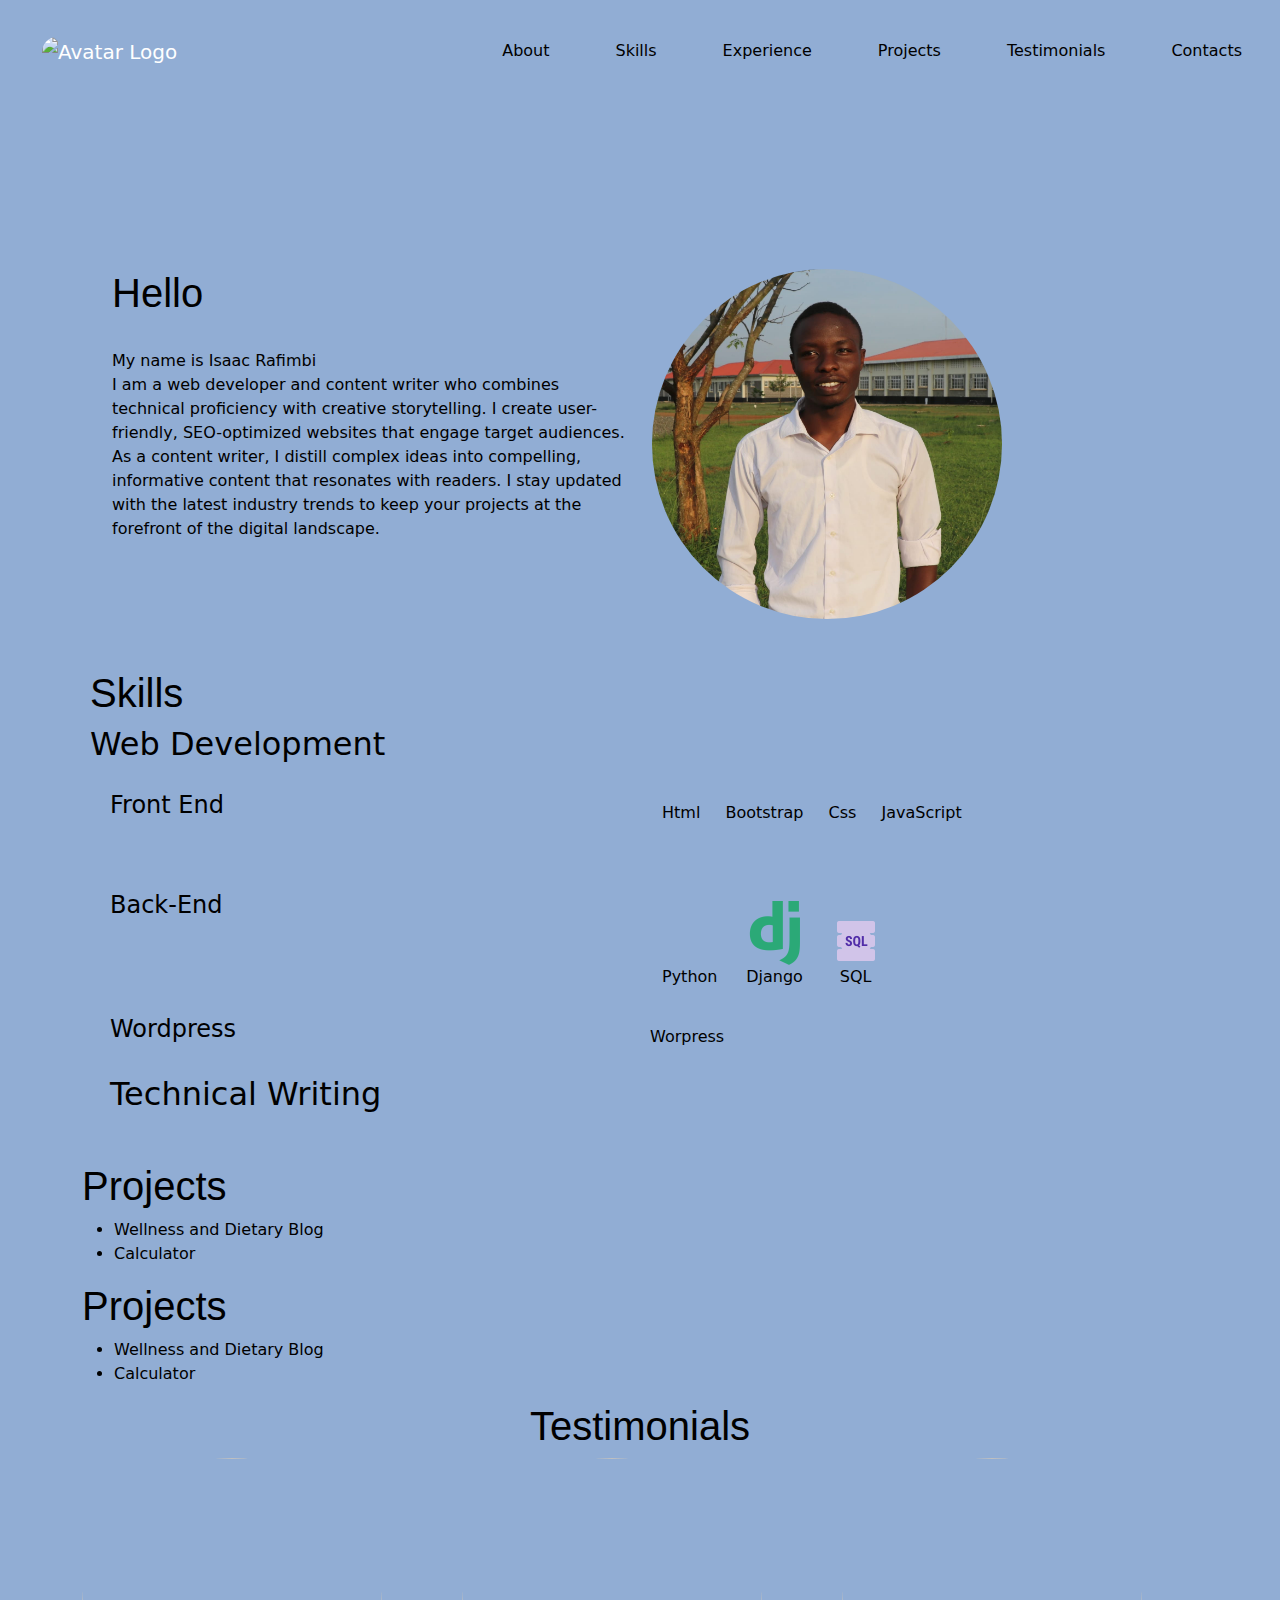
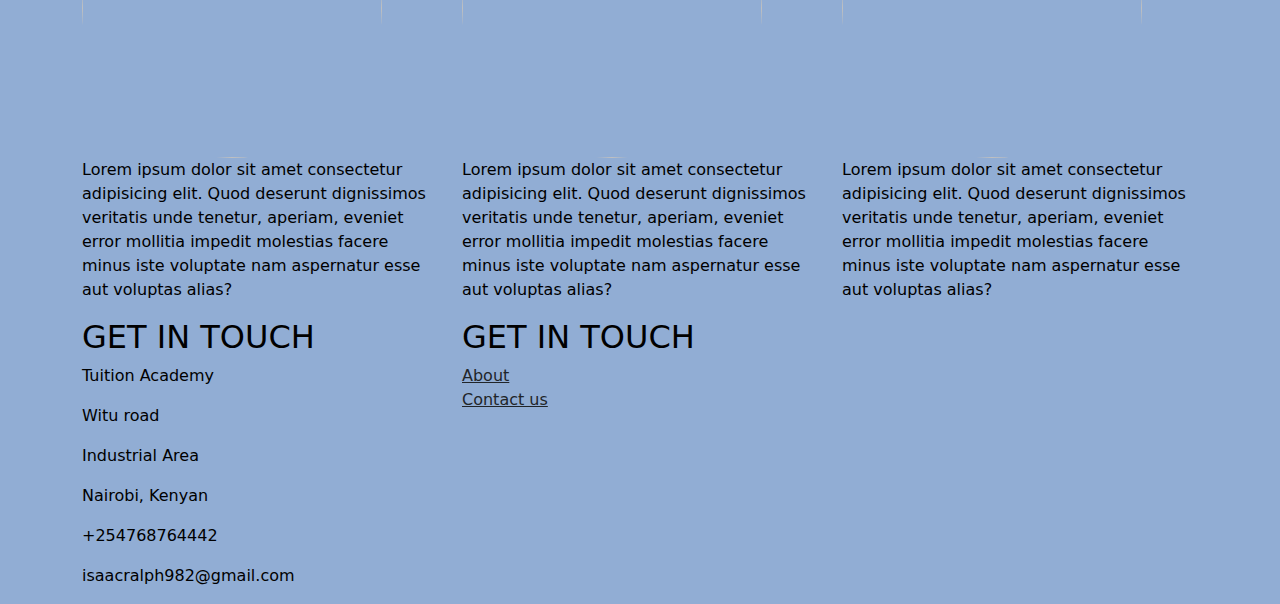
==== index.html @ 94885d61 "Your commit message" ====
<!DOCTYPE html>
<html lang="en">
<head>
    <meta charset="UTF-8">
    <meta name="viewport" content="width=device-width, initial-scale=1.0">
    <!-- Latest compiled and minified CSS -->
<link href="https://cdn.jsdelivr.net/npm/bootstrap@5.3.2/dist/css/bootstrap.min.css" rel="stylesheet">

<!-- Latest compiled JavaScript -->
<script src="https://cdn.jsdelivr.net/npm/bootstrap@5.3.2/dist/js/bootstrap.bundle.min.js"></script>
<link rel="stylesheet" href="mystyle.css">
<script src="https://kit.fontawesome.com/f674a7878b.js" crossorigin="anonymous"></script>
    <title>Portfolio</title>
    
</head>
<body>
    <nav class="navbar navbar-expand-sm  navbar-dark" id="navI">
        <div class="container-fluid">
          <a class="navbar-brand" href="#">
            <img src="logo.png" alt="Avatar Logo" style="width:40px;" class="rounded-pill"> 
          </a>
        </div>
        <ul id="modify" class="navbar-nav ml-auto nav-justified" > 
            <li class="nav-item"> 
                <a class="nav-link" href="#about_me"> 
                  About
                </a> 
            </li> 
            <li class="nav-item"> 
                <a class="nav-link" href="#skills"> 
                  Skills
                </a> 
            </li> 
            <li class="nav-item"> 
                <a class="nav-link" href="#experience"> 
                  Experience
                </a> 
            </li> 
            <li class="nav-item"> 
                <a class="nav-link" href="#projects"> 
                  Projects
                </a> 
            </li> 
            <li class="nav-item"> 
                <a class="nav-link" href="#testimonials"> 
                  Testimonials
                </a> 
            </li>
            <li class="nav-item"> 
                <a class="nav-link" href="#contacts"> 
                  Contacts
                </a> 
            </li>             
        </ul> 
      </nav> 
      <div  id="about_me"  class="container-fluid">
       <div class="container">
        <div   id="attribute" class="row">
            <div id="bio" class="col-sm-6">
               <h1>Hello</h1><br>
               <p>My name is <span>Isaac Rafimbi</span><br>
               I am a web developer and content writer who combines technical proficiency with creative storytelling. I create user-friendly, SEO-optimized websites that engage target audiences. As a content writer, I distill complex ideas into compelling, informative content that resonates with readers.
                 I stay updated with the latest industry trends to keep your projects at the forefront of the digital landscape.</p>
            </div>
            <div id="photo" class="col-sm-6">
                <img src="myphoto.jpeg" id="mboto" alt="myphoto" width="350" height="350">
            </div>
           
          </div>
       </div>
       
      </div>
      <div class="container-fluid" id="skills">
        <div class="container" id="section2">
            <h1>Skills </h1>
            <h2>Web Development</h2>
            <div class="row" id="frontend">
                <div class="col-sm-6">
                    <h4>Front End</h4>
                </div>
                <div class="col-sm-6">
                    <div class="icons">
                        <div class="icon-container">
                            <i class="fa-brands fa-html5 icon" style="color: #d35017;"></i>
                            <p>Html</p>
                        </div>
                        <div class="icon-container">
                            <i class="fa-brands fa-bootstrap icon" style="color: #6c1d91;"></i>
                            <p>Bootstrap</p>
                        </div>
                        <div class="icon-container">
                            <i class="fa-brands fa-css3-alt icon" style="color: #2352a4;"></i>
                            <p>Css</p>
                        </div>
                        
                        <div class="icon-container">
                            <i class="fa-brands fa-js icon" style="color: #f2740d;"></i>
                            <p>JavaScript</p>
                        </div>
                    </div>
                    
                </div>



            </div>
            <div class="row" id="backend">
                <div class="col-sm-6">
                    <h4>Back-End</h4>
                </div>
                <div class="col-sm-6">
                    <div class="icons">
                        <div class="icon-container">
                            <i class="fa-brands fa-python icon" style="color: #1d4b9a;"></i>
                            <p>Python</p>
                        </div>
                        <div class="icon-container">
                           <img src="django.png" class="icon" alt="">
                            <p>Django</p>
                        </div>
                        <div class="icon-container">
                            <img src="sql.png" class="icon" alt="">
                            <p>SQL</p>
                        </div>                       
                      
                    </div>

            </div>
            <div class="row">
                <div class="col-sm-6">
                    <h4>Wordpress</h4>
                </div>
                <div class="col-sm-6">
                    <div class="icons">
                        <div class="icon-container">
                            <i class="fa-brands fa-wordpress icon" style="color: #1d76b9;"></i>
                            <p>Worpress</p>
                        </div>
                    </div>
                </div>

            </div>
            <h2>Technical Writing</h2>
        </div>
      </div>
      <div class="container-fluid" id="experience">
        <div class="container">
            <h1>Projects</h1>
            <ul>
                <li>Wellness and Dietary Blog</li>
                <li>Calculator</li>

            </ul>

        </div>
      </div>
      <div class="container-fluid" id="projects">
        <div class="container">
            <h1>Projects</h1>
            <ul>
                <li>Wellness and Dietary Blog</li>
                <li>Calculator</li>

            </ul>

        </div>
      </div>
      
      <div class="container-fluid" id="testimonials">
        <div class="container">
            <h1 id="testimonial">Testimonials</h1>
            <div class="row">
                <div class="col-sm-4">
                    <img src="https://via.placeholder.com/80" class="test" alt="" width="300" height="300"><br>
                    <p>Lorem ipsum dolor sit amet consectetur adipisicing elit. 
                        Quod deserunt dignissimos veritatis unde tenetur, aperiam, eveniet 
                        error mollitia impedit molestias facere minus iste voluptate nam aspernatur esse aut voluptas alias?</p>
                </div>
                <div class="col-sm-4">
                    <img src="https://via.placeholder.com/80" class="test" alt="" width="300" height="300"><br>
                    <p>Lorem ipsum dolor sit amet consectetur adipisicing elit. 
                        Quod deserunt dignissimos veritatis unde tenetur, aperiam, eveniet 
                        error mollitia impedit molestias facere minus iste voluptate nam aspernatur esse aut voluptas alias?</p>
                </div>
                <div class="col-sm-4">
                    <img src="https://via.placeholder.com/80" class="test" alt="" width="300" height="300"><br>
                    <p>Lorem ipsum dolor sit amet consectetur adipisicing elit. 
                        Quod deserunt dignissimos veritatis unde tenetur, aperiam, eveniet 
                        error mollitia impedit molestias facere minus iste voluptate nam aspernatur esse aut voluptas alias?</p>
                </div>

            </div>

        </div>
      </div>
      <footer  id="contacts">
        <div class="container">
            <div class="row">
                <div class="col-sm-4">
                      <h2>GET IN TOUCH</h2>
                    <p> Tuition Academy</p>
                    <p>Witu road</p>
                    <p>Industrial Area</p>
                    <p> Nairobi, Kenyan</p>
                    <p>+254768764442</p>
                    <p> isaacralph982@gmail.com</p>
                </div>
                <div class="col-sm-4">
                    <h2>GET IN TOUCH</h2>
                    <a  class="d-block text-dark" href="#">About</a>
                    <a class="d-block text-dark" href="#">Contact us</a>
                </div>
                <div class="col-sm-4">
                    <img src="https://via.placeholder.com/80", alt="">
                </div>
            </div>
        </div>
    
        </footer>
         
</body>
</html>
---- mystyle.css ----
body{
    background-color: #91add4;
    color: black;
    
}
#navI{
    padding: 30px;
}
#modify{
    gap: 50px;
    color: black;
}
.nav-link{
    color: black;
}

#mboto{
    border-radius: 50% 50%;
}
#attribute{
    padding-top: 15%;
    padding-left: 30px;
    padding-right: 30px;
    padding-bottom: 30px;
}
.icon-container {
    text-align: center;
    display: inline-block;
    margin: 10px;
}

.icon {
    display: flex;
    font-size: 3.5rem; /* Adjust the size as needed */
}
#frontend{
    padding: 20px;
}
#backend{
    padding: 20px;
}
#section2{
    padding: 20px;
}
h1{
    font-family: sans-serif;
}

#testimonial{
    text-align: center;
}
.test{
    border-radius: 50% 50%;
}
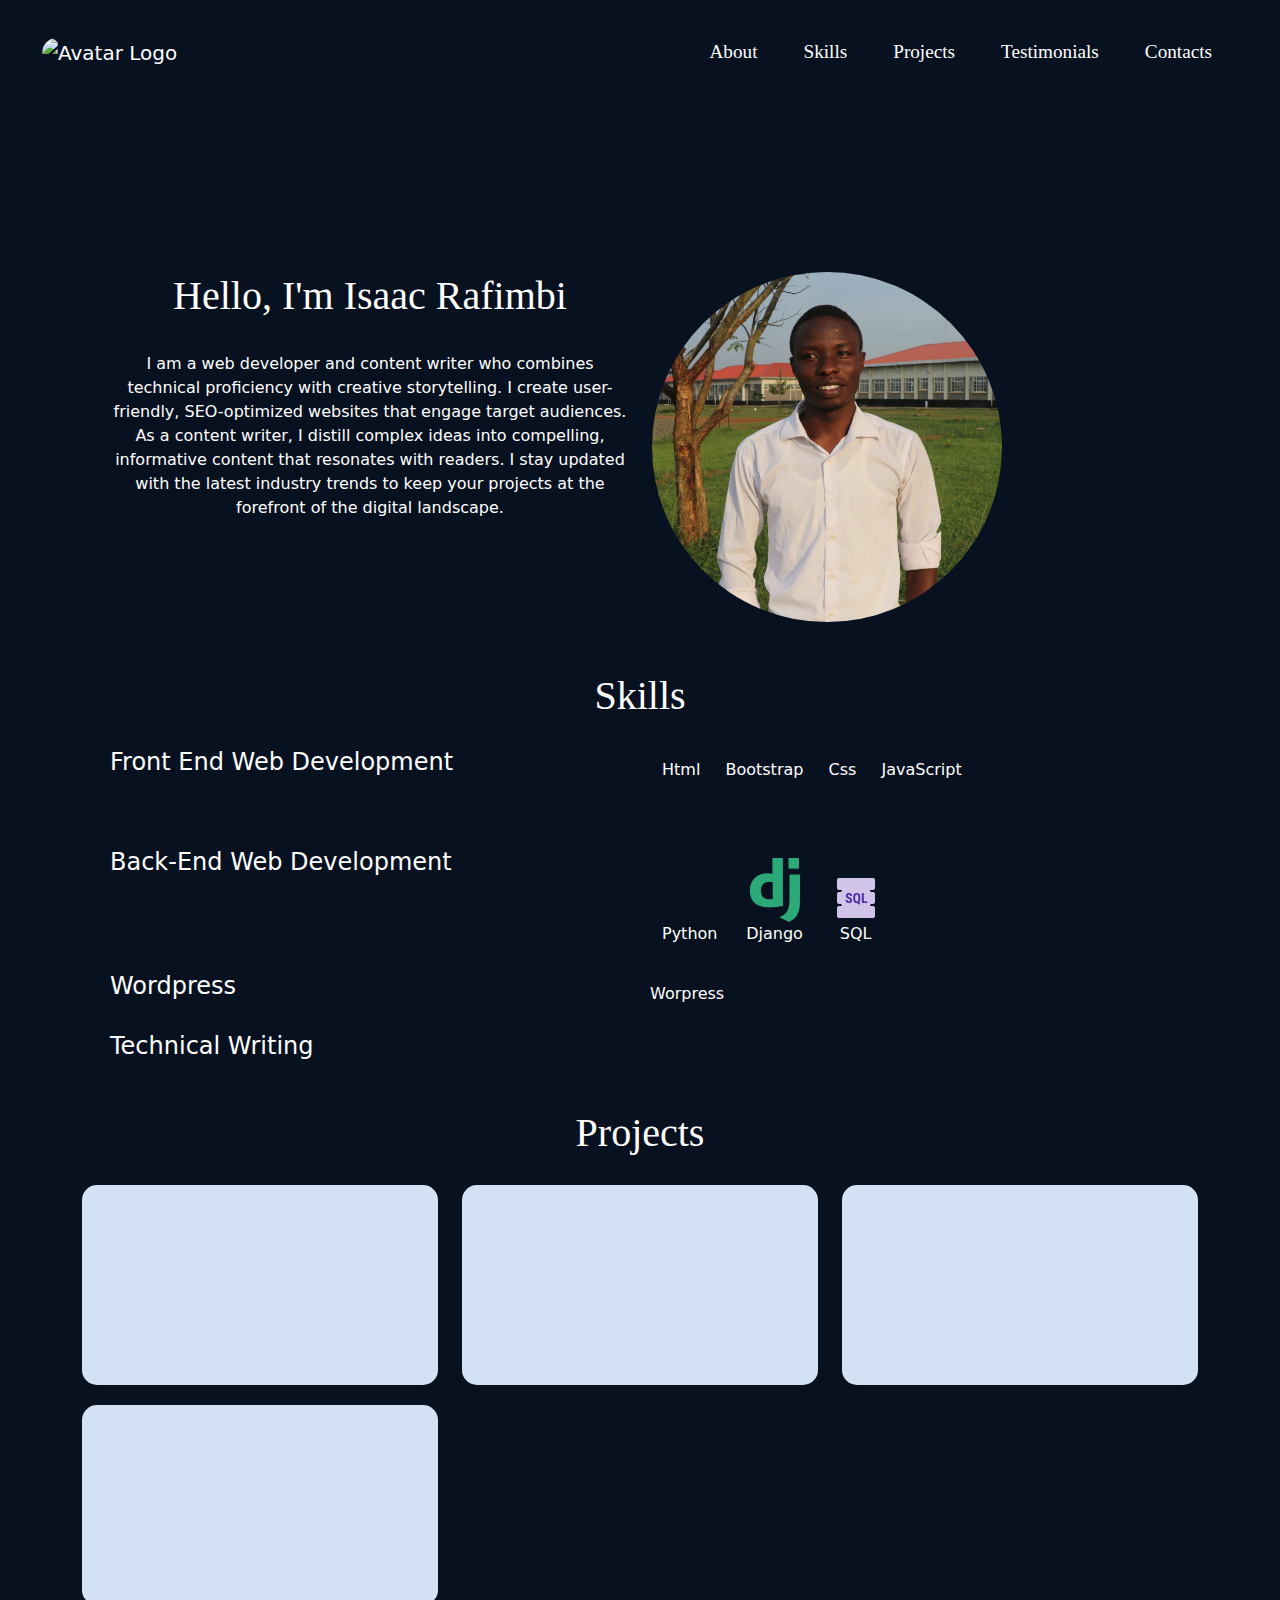
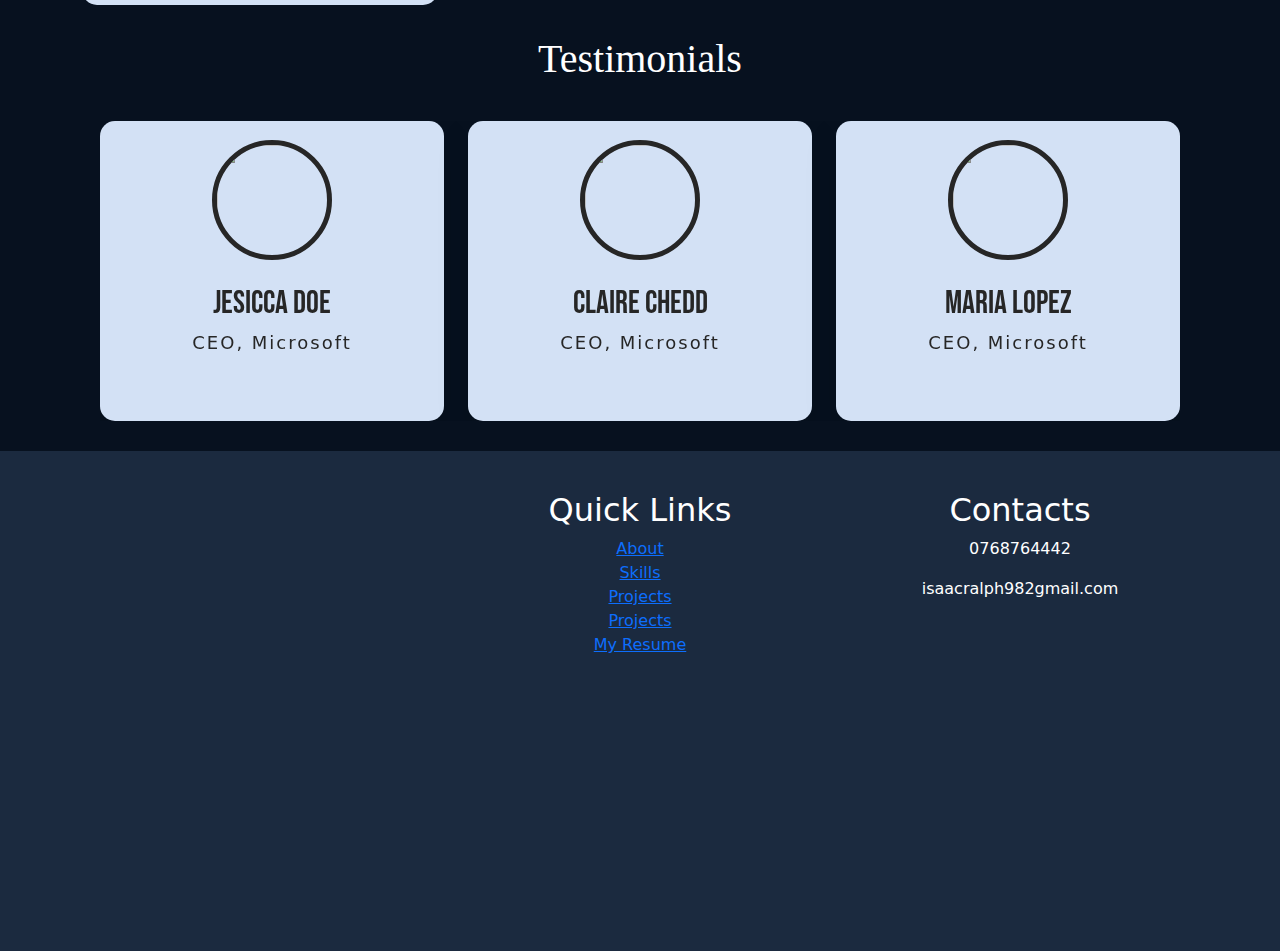
==== commit b2aeec23: "Your commit message here" ====
--- a/index.html
+++ b/index.html
@@ -3,6 +3,8 @@
 <head>
     <meta charset="UTF-8">
     <meta name="viewport" content="width=device-width, initial-scale=1.0">
+    <link href="https://fonts.googleapis.com/css2?family=Poppins&display=swap" rel="stylesheet">
+	<link href="https://fonts.googleapis.com/css2?family=Bebas+Neue&display=swap" rel="stylesheet">
     <!-- Latest compiled and minified CSS -->
 <link href="https://cdn.jsdelivr.net/npm/bootstrap@5.3.2/dist/css/bootstrap.min.css" rel="stylesheet">
 
@@ -20,7 +22,7 @@
             <img src="logo.png" alt="Avatar Logo" style="width:40px;" class="rounded-pill"> 
           </a>
         </div>
-        <ul id="modify" class="navbar-nav ml-auto nav-justified" > 
+        <ul id="modify" class="navbar-nav " > 
             <li class="nav-item"> 
                 <a class="nav-link" href="#about_me"> 
                   About
@@ -31,18 +33,18 @@
                   Skills
                 </a> 
             </li> 
-            <li class="nav-item"> 
+            <!--<li class="nav-item"> 
                 <a class="nav-link" href="#experience"> 
                   Experience
                 </a> 
-            </li> 
+            </li> -->
             <li class="nav-item"> 
                 <a class="nav-link" href="#projects"> 
                   Projects
                 </a> 
             </li> 
             <li class="nav-item"> 
-                <a class="nav-link" href="#testimonials"> 
+                <a class="nav-link" href="#testimonial"> 
                   Testimonials
                 </a> 
             </li>
@@ -57,8 +59,8 @@
        <div class="container">
         <div   id="attribute" class="row">
             <div id="bio" class="col-sm-6">
-               <h1>Hello</h1><br>
-               <p>My name is <span>Isaac Rafimbi</span><br>
+               <h1>Hello, I'm <span>Isaac Rafimbi</span></h1>
+               <p><br>
                I am a web developer and content writer who combines technical proficiency with creative storytelling. I create user-friendly, SEO-optimized websites that engage target audiences. As a content writer, I distill complex ideas into compelling, informative content that resonates with readers.
                  I stay updated with the latest industry trends to keep your projects at the forefront of the digital landscape.</p>
             </div>
@@ -73,10 +75,9 @@
       <div class="container-fluid" id="skills">
         <div class="container" id="section2">
             <h1>Skills </h1>
-            <h2>Web Development</h2>
             <div class="row" id="frontend">
                 <div class="col-sm-6">
-                    <h4>Front End</h4>
+                    <h4>Front End Web Development</h4>
                 </div>
                 <div class="col-sm-6">
                     <div class="icons">
@@ -106,7 +107,7 @@
             </div>
             <div class="row" id="backend">
                 <div class="col-sm-6">
-                    <h4>Back-End</h4>
+                    <h4>Back-End Web Development</h4>
                 </div>
                 <div class="col-sm-6">
                     <div class="icons">
@@ -140,83 +141,342 @@
                 </div>
 
             </div>
-            <h2>Technical Writing</h2>
+            <h4>Technical Writing</h4>
         </div>
       </div>
-      <div class="container-fluid" id="experience">
+      </div>
+   <!--   <div class="container-fluid" id="experience">
         <div class="container">
-            <h1>Projects</h1>
-            <ul>
-                <li>Wellness and Dietary Blog</li>
-                <li>Calculator</li>
-
-            </ul>
-
+            <h1>Experience</h1>
+            <div class="row">
+                <div class="col-sm-4 ">
+                    <div class="each">
+                        <h1>Hello</h1>
+                    </div>                    
+                </div>
+                <div class="col-sm-4 ">
+                    <div class="each">
+                        <h1>Hello</h1>
+                    </div>                    
+                </div>
+                <div class="col-sm-4 ">
+                    <div class="each">
+                        <h1>Hello</h1>
+                    </div>                    
+                </div>
+                <div class="col-sm-4 ">
+                    <div class="each">
+                        <h1>Hello</h1>
+                    </div>                    
+                </div>
+            </div>
         </div>
-      </div>
+    </div>-->
+    
       <div class="container-fluid" id="projects">
         <div class="container">
             <h1>Projects</h1>
-            <ul>
-                <li>Wellness and Dietary Blog</li>
-                <li>Calculator</li>
-
-            </ul>
+            <div class="row">
+                <div class="col-sm-4 ">
+                    <div class="each">
+                        <h1></h1>
+                    </div>                    
+                </div>
+                <div class="col-sm-4 ">
+                    <div class="each">
+                        <h1></h1>
+                    </div>                    
+                </div>
+                <div class="col-sm-4 ">
+                    <div class="each">
+                        <h1></h1>
+                    </div>                    
+                </div>
+                <div class="col-sm-4 ">
+                    <div class="each">
+                        <h1></h1>
+                    </div>                    
+                </div>
+            </div>
 
         </div>
       </div>
-      
-      <div class="container-fluid" id="testimonials">
-        <div class="container">
-            <h1 id="testimonial">Testimonials</h1>
-            <div class="row">
-                <div class="col-sm-4">
-                    <img src="https://via.placeholder.com/80" class="test" alt="" width="300" height="300"><br>
-                    <p>Lorem ipsum dolor sit amet consectetur adipisicing elit. 
-                        Quod deserunt dignissimos veritatis unde tenetur, aperiam, eveniet 
-                        error mollitia impedit molestias facere minus iste voluptate nam aspernatur esse aut voluptas alias?</p>
-                </div>
-                <div class="col-sm-4">
-                    <img src="https://via.placeholder.com/80" class="test" alt="" width="300" height="300"><br>
-                    <p>Lorem ipsum dolor sit amet consectetur adipisicing elit. 
-                        Quod deserunt dignissimos veritatis unde tenetur, aperiam, eveniet 
-                        error mollitia impedit molestias facere minus iste voluptate nam aspernatur esse aut voluptas alias?</p>
-                </div>
-                <div class="col-sm-4">
-                    <img src="https://via.placeholder.com/80" class="test" alt="" width="300" height="300"><br>
-                    <p>Lorem ipsum dolor sit amet consectetur adipisicing elit. 
-                        Quod deserunt dignissimos veritatis unde tenetur, aperiam, eveniet 
-                        error mollitia impedit molestias facere minus iste voluptate nam aspernatur esse aut voluptas alias?</p>
-                </div>
-
-            </div>
-
+      <div class="container" id="testimonial">
+        <h1 id="testimonial">Testimonials</h1>
+		<div class="carousel slide" data-bs-ride="carousel" id="carouselExampleSlidesOnly">
+			
+			<div class="carousel-inner">
+				<div class="carousel-item active">
+					<div class="row">
+						<div class="col-lg-4">
+							<div class="card">
+								<div class="box front">
+									<img alt="" src="img/3.jpg">
+									<h2>Jesicca Doe</h2>
+									<h4>CEO, Microsoft</h4>
+									<p class="socials">
+										<i class="fa fa-facebook"></i>
+										<i class="fa fa-twitter"></i>
+										<i class="fa fa-linkedin"></i>
+										<i class="fa fa-youtube"></i>
+									</p>
+								</div>
+								<div class="box back">
+									<span class="fa fa-quote-left"></span>
+									<p>
+										Lorem ipsum dolor sit amet consectetur adipisicing elit. Dolores soluta quidem dolorem debitis. Minima, optio illum magni exercitationem eum laborum! Incidunt sequi repellat vero.
+									</p>
+								</div>
+							</div>
+						</div>
+						<div class="col-lg-4">
+							<div class="card">
+								<div class="box front">
+									<img alt="" src="img/5.jpg">
+									<h2>Claire Chedd</h2>
+									<h4>CEO, Microsoft</h4>
+									<p class="socials">
+										<i class="fa fa-facebook"></i>
+										<i class="fa fa-twitter"></i>
+										<i class="fa fa-linkedin"></i>
+										<i class="fa fa-youtube"></i>
+									</p>
+								</div>
+								<div class="box back">
+									<span class="fa fa-quote-left"></span>
+									<p>
+										Lorem ipsum dolor sit amet consectetur adipisicing elit. Dolores soluta quidem dolorem debitis. Minima, optio illum magni exercitationem eum laborum! Incidunt sequi repellat vero.
+									</p>
+								</div>
+							</div>
+						</div>
+						<div class="col-lg-4">
+							<div class="card">
+								<div class="box front">
+									<img alt="" src="img/2.jpg">
+									<h2>Maria Lopez</h2>
+									<h4>CEO, Microsoft</h4>
+									<p class="socials">
+										<i class="fa fa-facebook"></i>
+										<i class="fa fa-twitter"></i>
+										<i class="fa fa-linkedin"></i>
+										<i class="fa fa-youtube"></i>
+									</p>
+								</div>
+								<div class="box back">
+									<span class="fa fa-quote-left"></span>
+									<p>
+										Lorem ipsum dolor sit amet consectetur adipisicing elit. Dolores soluta quidem dolorem debitis. Minima, optio illum magni exercitationem eum laborum! Incidunt sequi repellat vero.
+									</p>
+								</div>
+							</div>
+						</div>
+					</div>
+				</div>
+				<div class="carousel-item">
+					<div class="row">
+						<div class="col-lg-4">
+							<div class="card">
+								<div class="box front">
+									<img alt="" src="img/1.jpg">
+									<h2>Jesicca Doe</h2>
+									<h4>CEO, Microsoft</h4>
+									<p class="socials">
+										<i class="fa fa-facebook"></i>
+										<i class="fa fa-twitter"></i>
+										<i class="fa fa-linkedin"></i>
+										<i class="fa fa-youtube"></i>
+									</p>
+								</div>
+								<div class="box back">
+									<span class="fa fa-quote-left"></span>
+									<p>
+										Lorem ipsum dolor sit amet consectetur adipisicing elit. Dolores soluta quidem dolorem debitis. Minima, optio illum magni exercitationem eum laborum! Incidunt sequi repellat vero.
+									</p>
+								</div>
+							</div>
+						</div>
+						<div class="col-lg-4">
+							<div class="card">
+								<div class="box front">
+									<img alt="" src="img/2.jpg">
+									<h2>Claire Chedd</h2>
+									<h4>CEO, Microsoft</h4>
+									<p class="socials">
+										<i class="fa fa-facebook"></i>
+										<i class="fa fa-twitter"></i>
+										<i class="fa fa-linkedin"></i>
+										<i class="fa fa-youtube"></i>
+									</p>
+								</div>
+								<div class="box back">
+									<span class="fa fa-quote-left"></span>
+									<p>
+										Lorem ipsum dolor sit amet consectetur adipisicing elit. Dolores soluta quidem dolorem debitis. Minima, optio illum magni exercitationem eum laborum! Incidunt sequi repellat vero.
+									</p>
+								</div>
+							</div>
+						</div>
+						<div class="col-md-4">
+							<div class="card">
+								<div class="box front">
+									<img alt="" src="img/3.jpg">
+									<h2>Mary Joe</h2>
+									<h4>CEO, Microsoft</h4>
+									<p class="socials">
+										<i class="fa fa-facebook"></i>
+										<i class="fa fa-twitter"></i>
+										<i class="fa fa-linkedin"></i>
+										<i class="fa fa-youtube"></i>
+									</p>
+								</div>
+								<div class="box back">
+									<span class="fa fa-quote-left"></span>
+									<p>
+										Lorem ipsum dolor sit amet consectetur adipisicing elit. Dolores soluta quidem dolorem debitis. Minima, optio illum magni exercitationem eum laborum! Incidunt sequi repellat vero.
+									</p>
+								</div>
+							</div>
+						</div>
+					</div>
+				</div>
+				<div class="carousel-item">
+					<div class="row">
+						<div class="col-lg-4">
+							<div class="card">
+								<div class="box front">
+									<img alt="" src="img/4.jpg">
+									<h2>Jesicca Doe</h2>
+									<h4>CEO, Microsoft</h4>
+									<p class="socials">
+										<i class="fa fa-facebook"></i>
+										<i class="fa fa-twitter"></i>
+										<i class="fa fa-linkedin"></i>
+										<i class="fa fa-youtube"></i>
+									</p>
+								</div>
+								<div class="box back">
+									<span class="fa fa-quote-left"></span>
+									<p>
+										Lorem ipsum dolor sit amet consectetur adipisicing elit. Dolores soluta quidem dolorem debitis. Minima, optio illum magni exercitationem eum laborum! Incidunt sequi repellat vero.
+									</p>
+								</div>
+							</div>
+						</div>
+						<div class="col-lg-4">
+							<div class="card">
+								<div class="box front">
+									<img alt="" src="img/5.jpg">
+									<h2>Claire Chedd</h2>
+									<h4>CEO, Microsoft</h4>
+									<p class="socials">
+										<i class="fa fa-facebook"></i>
+										<i class="fa fa-twitter"></i>
+										<i class="fa fa-linkedin"></i>
+										<i class="fa fa-youtube"></i>
+									</p>
+								</div>
+								<div class="box back">
+									<span class="fa fa-quote-left"></span>
+									<p>
+										Lorem ipsum dolor sit amet consectetur adipisicing elit. Dolores soluta quidem dolorem debitis. Minima, optio illum magni exercitationem eum laborum! Incidunt sequi repellat vero.
+									</p>
+								</div>
+							</div>
+						</div>
+						<div class="col-lg-4">
+							<div class="card">
+								<div class="box front">
+									<img alt="" src="img/6.jpg">
+									<h2>Mary Joe</h2>
+									<h4>CEO, Microsoft</h4>
+									<p class="socials">
+										<i class="fa fa-facebook"></i>
+										<i class="fa fa-twitter"></i>
+										<i class="fa fa-linkedin"></i>
+										<i class="fa fa-youtube"></i>
+									</p>
+								</div>
+								<div class="box back">
+									<span class="fa fa-quote-left"></span>
+									<p>
+										Lorem ipsum dolor sit amet consectetur adipisicing elit. Dolores soluta quidem dolorem debitis. Minima, optio illum magni exercitationem eum laborum! Incidunt sequi repellat vero.
+									</p>
+								</div>
+							</div>
+						</div>
+					</div>
+				</div>
+			</div>			
+
+
+		</div>
+	</div>
+    <script src="https://cdnjs.cloudflare.com/ajax/libs/jquery/3.2.1/jquery.min.js">
+    </script> 
+    <script src="https://cdnjs.cloudflare.com/ajax/libs/bootstrap/5.2.3/js/bootstrap.min.js">
+    </script> 
+    <script>
+    </script>
+	
+ <footer id="contacts" >
+         
+    <div class="container" id="foot">
+        <div class="row">
+            <div class="col-sm-4">
+                <div class="items">
+                    <img src="https://via.placeholder.com/80" alt="">
+                </div>
+            </div>
+            <div class="col-sm-4">
+                <div class="items">
+                    <h2>Quick Links</h2>
+                    <a class="d-block" href="#about_me">About</a>
+                    <a class="d-block" href="#skills">Skills</a>
+                    <a class="d-block" href="#projects">Projects</a>
+                    <a class="d-block" href="#testimonial">Projects</a>
+                    <a class="d-block" href="#">My Resume</a>
+                </div>
+            </div>
+            <div class="col-sm-4">
+                <div class="items">
+                    <h2>Contacts</h2>
+                    <p>0768764442</p>
+                    <p>isaacralph982gmail.com</p>
+                </div>
+                <div class="items">
+                    <div class="social">
+                            <!-- Facebook -->
+                            <a style="color: #3b5998;" href="#!" role="button"
+                            ><i class="fab fa-facebook-f fa-2x"></i
+                            ></a>
+
+                            <!-- Twitter -->
+                            <a style="color: #55acee;" href="#!" role="button"
+                            ><i class="fab fa-twitter fa-2x"></i
+                            ></a>
+                            <!-- Linkedin -->
+                            <a style="color: #55acee;" href="#!" role="button">
+                            <i class="fab fa-linkedin-in fa-2x"></i>
+                            </a>
+
+                            <!-- Github -->
+                            <a style="color: #333333;" href="#!" role="button" href="">
+                            <i class="fab fa-github fa-2x"></i></a>
+
+                            <!-- Instagram -->
+                            <a style="color: #ac2bac;" href="#!" role="button"
+                            ><i class="fab fa-instagram fa-2x"></i
+                            ></a>
+                    </div>
+                </div>
+            </div>
         </div>
-      </div>
-      <footer  id="contacts">
-        <div class="container">
-            <div class="row">
-                <div class="col-sm-4">
-                      <h2>GET IN TOUCH</h2>
-                    <p> Tuition Academy</p>
-                    <p>Witu road</p>
-                    <p>Industrial Area</p>
-                    <p> Nairobi, Kenyan</p>
-                    <p>+254768764442</p>
-                    <p> isaacralph982@gmail.com</p>
-                </div>
-                <div class="col-sm-4">
-                    <h2>GET IN TOUCH</h2>
-                    <a  class="d-block text-dark" href="#">About</a>
-                    <a class="d-block text-dark" href="#">Contact us</a>
-                </div>
-                <div class="col-sm-4">
-                    <img src="https://via.placeholder.com/80", alt="">
-                </div>
-            </div>
-        </div>
-    
-        </footer>
+    </div>
+
+         
+    </footer>
+       
          
 </body>
 </html>--- a/mystyle.css
+++ b/mystyle.css
@@ -1,16 +1,31 @@
+html, body {
+    margin: 0;
+    padding: 0;
+}
+
 body{
-    background-color: #91add4;
-    color: black;
-    
+    background-color:#07111f;
+    color: white;
+    width: 100%;
+    padding: 0; /* Add some vertical padding to make it look better */
+    margin: 0;
 }
 #navI{
     padding: 30px;
 }
 #modify{
-    gap: 50px;
-    color: black;
+    font-size: larger;
+    font-family: Nunito Sans;
+    color: white;
+    
 }
 .nav-link{
+    color: white;
+    justify-content: space-between;
+    padding-inline: 20%;
+    margin-right: 30px;
+}
+.nav-link :hover{
     color: black;
 }
 
@@ -42,13 +57,146 @@
 #section2{
     padding: 20px;
 }
-h1{
-    font-family: sans-serif;
-}
-
+h1 {
+    text-align: center;
+    font-family: Lato;
+}
 #testimonial{
     text-align: center;
 }
 .test{
-    border-radius: 50% 50%;
+   
+    width: 100%;
+    height: 50%;
+    object-fit: cover;
+    object-position: center;
+}
+#testimonial{
+    padding-top: 15px;
+    padding-left: 30px;
+    padding-right: 30px;
+    padding-bottom: 30px;
+}
+.card {
+    width: 100%;
+    height: 300px;
+    transform-style: preserve-3d;
+    perspective: 500px;
+    border: none;
+    background-color: inherit;
+}
+
+.card .box {
+    position: absolute;
+    color: #262626;
+    width: 100%;
+    height: 100%;
+    box-shadow: 0 15px 35px rgba(0, 0, 0, 0.1);
+    border-radius: 15px;
+    background:#d3e1f5;
+    transform-style: preserve-3d;
+    transition: 0.5s;
+    backface-visibility: hidden;
+}
+.card .box.front{
+    background-image: url(img/pattern.png);
+    background-repeat: repeat;
+}
+.card .box.front,
+.card .box.back {
+    position: absolute;
+    display: flex;
+    flex-direction: column;
+    align-items: center;
+    justify-content: center;
+}
+
+.card .box.front img {
+	width: 120px;
+	height: 120px;
+	border-radius: 50%;
+	object-fit: cover;
+	border: 5px solid #262626;
+	margin-bottom: 25px;
+}
+
+.card:hover .box.front {
+    transform: rotateY(180deg);
+}
+.box.front h2 {
+	font-family: 'Bebas Neue', cursive;
+}
+.box.front h4 {
+	font-size: 18px;
+	letter-spacing: 2px;
+}
+.socials i {
+	margin: 0 15px;
+}
+.card .box.back {
+    position: absolute;
+    background:#dfe7f3;
+    transform: rotateY(180deg);
+    padding: 20px 30px;
+    text-align: center;
+    user-select: none;
+}
+
+.card .box.back .fa-quote-left {
+	position: absolute;
+	top: 25px;
+	left: 180px;
+	font-size: 3.2rem;
+}
+
+.card:hover .box.back {
+    transform: rotateY(360deg);
+}
+
+@media(max-width: 991.5px) {
+    .col-lg-4 {
+        margin-top: 40px;
+        margin-bottom: 20px;
+    }
+}
+#experience{
+    padding-bottom: 20px;
+}
+.each {
+    
+    background-color: #d3e1f5;
+    
+    color: #262626;
+    width: 100%;
+    height: 200px;
+   border-radius: 15px;
+   margin-top: 20px;
+}
+p{
+    text-align: center;
+}
+footer{
+     bottom: 0;
+    
+    left: 0;
+    right: 0;
+    width: 100%;
+    height: 500px;
+    background-color: #1b2a3f;
+}
+#foot{
+    padding-top: 40px;
+    padding-bottom: 40px;
+}
+
+.items{
+    text-align: center;
+}
+.social{
+    margin-top: 100px;
+    padding: 10px;
+   
+}
+.social a{
+    padding-right: 10px;
 }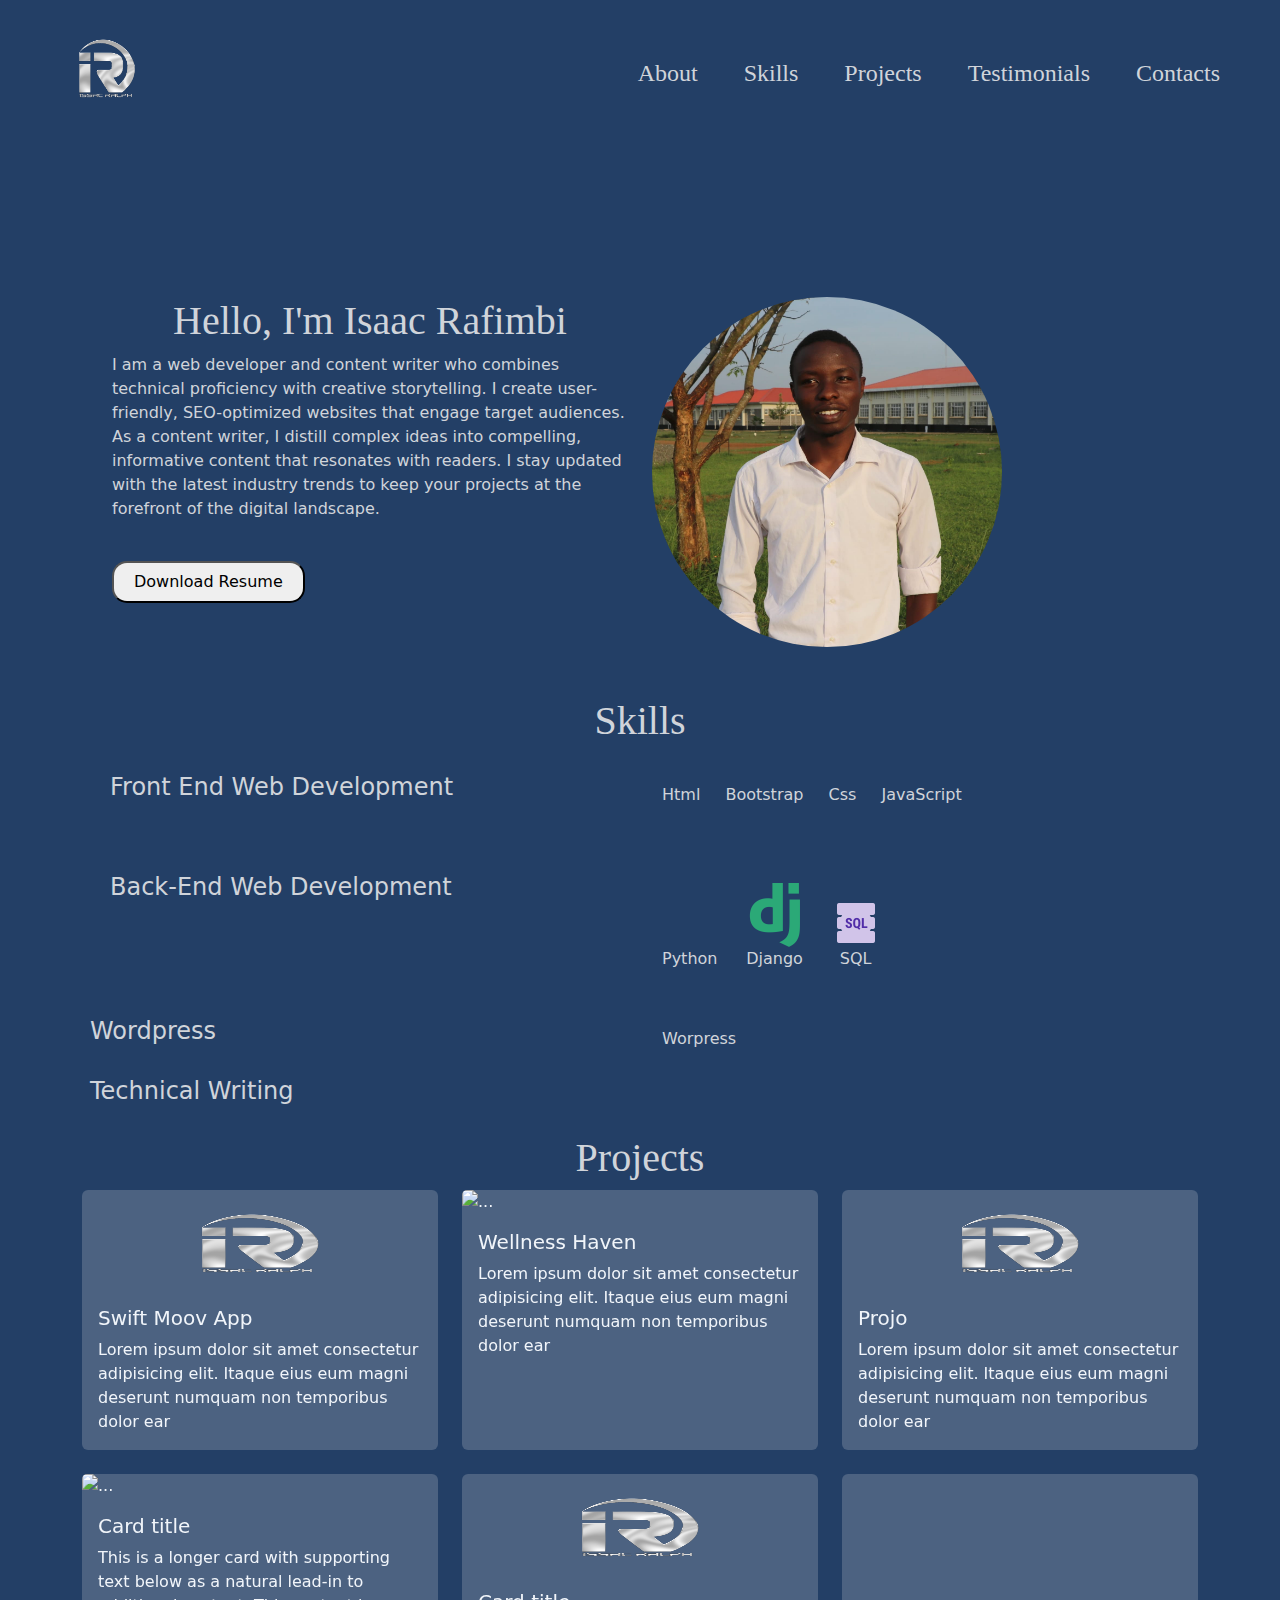
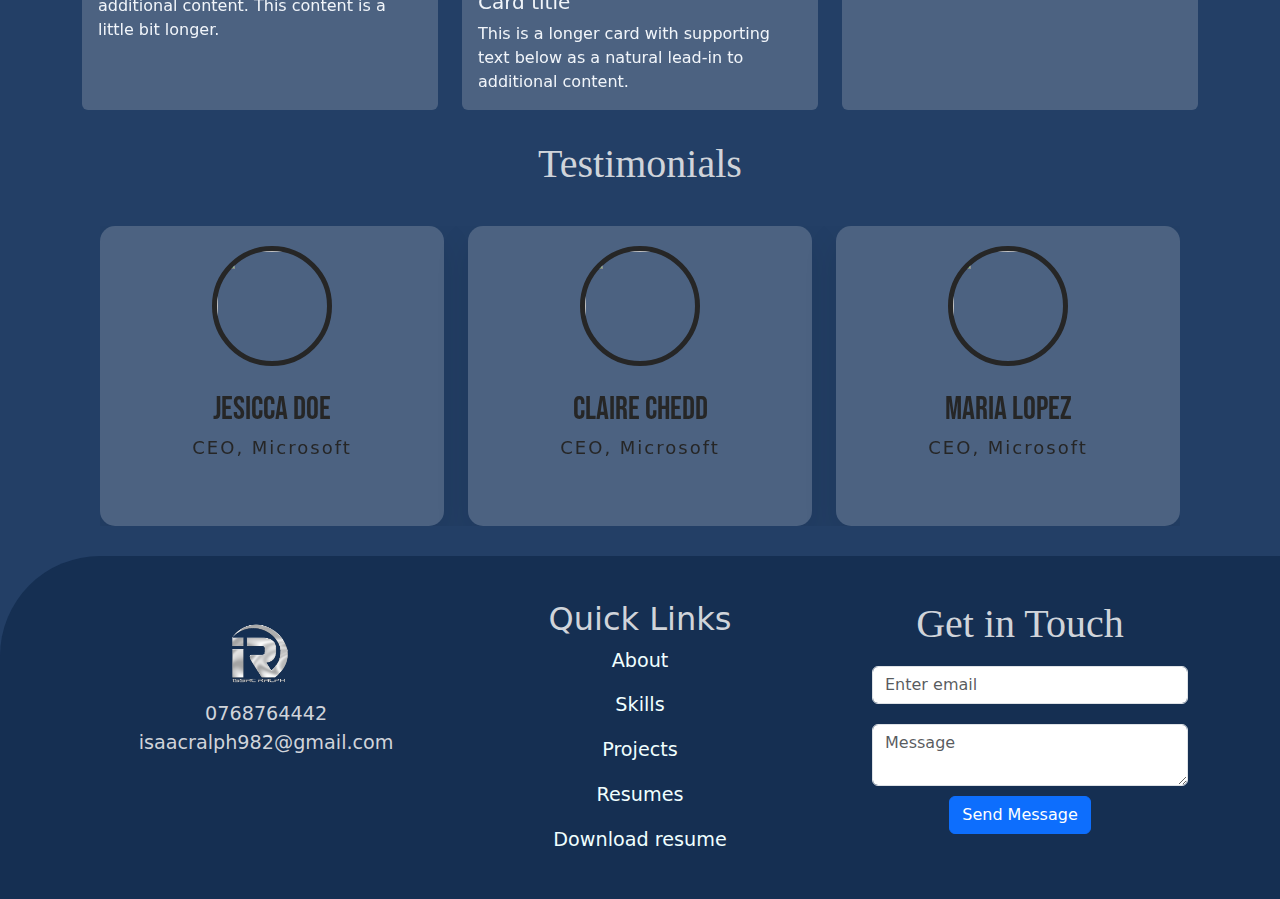
==== commit 15fe876d: "Updated Version" ====
--- a/index.html
+++ b/index.html
@@ -16,13 +16,13 @@
     
 </head>
 <body>
-    <nav class="navbar navbar-expand-sm  navbar-dark" id="navI">
+    <nav class="navbar navbar-expand-sm" id="navI">
         <div class="container-fluid">
           <a class="navbar-brand" href="#">
-            <img src="logo.png" alt="Avatar Logo" style="width:40px;" class="rounded-pill"> 
+            <img src="logo1.png" alt="Avatar Logo" width="170" height="100"> 
           </a>
-        </div>
-        <ul id="modify" class="navbar-nav " > 
+        
+        <ul id="modify" class="navbar-nav nav-menu " > 
             <li class="nav-item"> 
                 <a class="nav-link" href="#about_me"> 
                   About
@@ -54,429 +54,448 @@
                 </a> 
             </li>             
         </ul> 
+        <div class="hamburger">
+            <span class="bar"></span>
+            <span class="bar"></span>
+            <span class="bar"></span>
+        </div>
+        </div>
       </nav> 
-      <div  id="about_me"  class="container-fluid">
-       <div class="container">
-        <div   id="attribute" class="row">
-            <div id="bio" class="col-sm-6">
-               <h1>Hello, I'm <span>Isaac Rafimbi</span></h1>
-               <p><br>
-               I am a web developer and content writer who combines technical proficiency with creative storytelling. I create user-friendly, SEO-optimized websites that engage target audiences. As a content writer, I distill complex ideas into compelling, informative content that resonates with readers.
-                 I stay updated with the latest industry trends to keep your projects at the forefront of the digital landscape.</p>
-            </div>
-            <div id="photo" class="col-sm-6">
-                <img src="myphoto.jpeg" id="mboto" alt="myphoto" width="350" height="350">
-            </div>
+
+ <section>
+    <div  id="about_me"  class="container-fluid">
+        <div class="container">
+         <div   id="attribute" class="row">
+             <div id="bio" class="col-sm-6">
+                <h1>Hello, I'm <span>Isaac Rafimbi</span></h1>
+                <p>
+                I am a web developer and content writer who combines technical proficiency with creative storytelling. I create user-friendly, SEO-optimized websites that engage target audiences. As a content writer, I distill complex ideas into compelling, informative content that resonates with readers.
+                  I stay updated with the latest industry trends to keep your projects at the forefront of the digital landscape.</p> <br>
+                  
+                <button class="download">Download Resume</button>
+
+             </div>
+             <div id="photo" class="col-sm-6">
+                 <img src="myphoto.jpeg" id="mboto" alt="myphoto" width="350" height="350">
+             </div>
+            
+           </div>
+        </div>
+        
+       </div>
+       <div class="container-fluid" id="skills">
+         <div class="container" id="section2">
+             <h1>Skills </h1>
+             <div class="row" id="frontend">
+                 <div class="col-sm-6">
+                     <h4>Front End Web Development</h4>
+                 </div>
+                 <div class="col-sm-6">
+                     <div class="icons">
+                         <div class="icon-container">
+                             <i class="fa-brands fa-html5 icon" style="color: #d35017;"></i>
+                             <p>Html</p>
+                         </div>
+                         <div class="icon-container">
+                             <i class="fa-brands fa-bootstrap icon" style="color: #6c1d91;"></i>
+                             <p>Bootstrap</p>
+                         </div>
+                         <div class="icon-container">
+                             <i class="fa-brands fa-css3-alt icon" style="color: #2352a4;"></i>
+                             <p>Css</p>
+                         </div>
+                         
+                         <div class="icon-container">
+                             <i class="fa-brands fa-js icon" style="color: #f2740d;"></i>
+                             <p>JavaScript</p>
+                         </div>
+                     </div>
+                     
+                 </div>
+ 
+ 
+ 
+             </div>
+             <div class="row" id="backend">
+                 <div class="col-sm-6">
+                     <h4>Back-End Web Development</h4>
+                 </div>
+                 <div class="col-sm-6">
+                     <div class="icons">
+                         <div class="icon-container">
+                             <i class="fa-brands fa-python icon" style="color: #1d4b9a;"></i>
+                             <p>Python</p>
+                         </div>
+                         <div class="icon-container">
+                            <img src="django.png" class="icon" alt="">
+                             <p>Django</p>
+                         </div>
+                         <div class="icon-container">
+                             <img src="sql.png" class="icon" alt="">
+                             <p>SQL</p>
+                         </div>                       
+                       
+                     </div>
+                 </div>
+ 
+             </div>
+             <div class="row">
+                 <div class="col-sm-6">
+                     <h4>Wordpress</h4>
+                 </div>
+                 <div class="col-sm-6">
+                     <div class="icons">
+                         <div class="icon-container">
+                             <i class="fa-brands fa-wordpress icon" style="color: #1d76b9;"></i>
+                             <p>Worpress</p>
+                         </div>
+                     </div>
+                 </div>
+ 
+             </div>
+             <h4>Technical Writing</h4>
+             </div>
+            </div>
+          </div>
+         
            
-          </div>
+       <div class="container-fluid" id="projects">
+           <div class="container">
+            <h1>Projects</h1>
+                <div class="row row-cols-1 row-cols-md-3 g-4">
+            <div class="col">
+                <div class="card h-100 each">
+                <img src="logo1.png" class="card-img-top" alt="..." width="100" height="100">
+                <div class="card-body">
+                    <h5 class="card-title">Swift Moov App</h5>
+                    <p class="card-text">Lorem ipsum dolor sit amet consectetur adipisicing elit. Itaque eius eum magni deserunt numquam non temporibus dolor ear</p>
+                </div>
+                </div>
+            </div>
+            <div class="col">
+                <div class="card h-100 each">
+                <img src="..." class="card-img-top" alt="...">
+                <div class="card-body">
+                    <h5 class="card-title">Wellness Haven</h5>
+                    <p class="card-text">Lorem ipsum dolor sit amet consectetur adipisicing elit. Itaque eius eum magni deserunt numquam non temporibus dolor ear</p>
+                </div>
+                </div>
+            </div>
+            <div class="col  ">
+                <div class="card h-100 each">
+                <img src="logo1.png" class="card-img-top" alt="..." width="100" height="100" >
+                <div class="card-body">
+                    <h5 class="card-title">Projo</h5>
+                    <p class="card-text">Lorem ipsum dolor sit amet consectetur adipisicing elit. Itaque eius eum magni deserunt numquam non temporibus dolor ear</p>
+                </div>
+                </div>
+            </div>
+            <div class="col ">
+                <div class="card h-100 each">
+                <img src="..." class="card-img-top" alt="...">
+                <div class="card-body">
+                    <h5 class="card-title">Card title</h5>
+                    <p class="card-text">This is a longer card with supporting text below as a natural lead-in to additional content. This content is a little bit longer.</p>
+                </div>
+                </div>
+            </div>
+            <div class="col  ">
+                <div class="card h-100 each">
+                    <img src="logo1.png" class="card-img-top" alt="..." width="100" height="100">
+                <div class="card-body">
+                    <h5 class="card-title">Card title</h5>
+                    <p class="card-text">This is a longer card with supporting text below as a natural lead-in to additional content.</p>
+                </div>
+                </div>
+            </div>
+            <div class="col  ">
+                <div class="card h-100 each">
+                
+                </div>
+            </div>
+                </div>
+  </div>
+</div>
+         </div>
        </div>
+       <div class="container" id="testimonial">
+             <h1 id="testimonial">Testimonials</h1>
+              <div class="carousel slide" data-bs-ride="carousel" id="carouselExampleSlidesOnly">
+             
+             <div class="carousel-inner">
+                 <div class="carousel-item active">
+                     <div class="row">
+                         <div class="col-lg-4">
+                             <div class="card">
+                                 <div class="box front">
+                                     <img alt="" src="img/3.jpg">
+                                     <h2>Jesicca Doe</h2>
+                                     <h4>CEO, Microsoft</h4>
+                                     <p class="socials">
+                                         <i class="fa fa-facebook"></i>
+                                         <i class="fa fa-twitter"></i>
+                                         <i class="fa fa-linkedin"></i>
+                                         <i class="fa fa-youtube"></i>
+                                     </p>
+                                 </div>
+                                 <div class="box back">
+                                     <span class="fa fa-quote-left"></span>
+                                     <p>
+                                         Lorem ipsum dolor sit amet consectetur adipisicing elit. Dolores soluta quidem dolorem debitis. Minima, optio illum magni exercitationem eum laborum! Incidunt sequi repellat vero.
+                                     </p>
+                                 </div>
+                             </div>
+                         </div>
+                         <div class="col-lg-4">
+                             <div class="card">
+                                 <div class="box front">
+                                     <img alt="" src="img/5.jpg">
+                                     <h2>Claire Chedd</h2>
+                                     <h4>CEO, Microsoft</h4>
+                                     <p class="socials">
+                                         <i class="fa fa-facebook"></i>
+                                         <i class="fa fa-twitter"></i>
+                                         <i class="fa fa-linkedin"></i>
+                                         <i class="fa fa-youtube"></i>
+                                     </p>
+                                 </div>
+                                 <div class="box back">
+                                     <span class="fa fa-quote-left"></span>
+                                     <p>
+                                         Lorem ipsum dolor sit amet consectetur adipisicing elit. Dolores soluta quidem dolorem debitis. Minima, optio illum magni exercitationem eum laborum! Incidunt sequi repellat vero.
+                                     </p>
+                                 </div>
+                             </div>
+                         </div>
+                         <div class="col-lg-4">
+                             <div class="card">
+                                 <div class="box front">
+                                     <img alt="" src="img/2.jpg">
+                                     <h2>Maria Lopez</h2>
+                                     <h4>CEO, Microsoft</h4>
+                                     <p class="socials">
+                                         <i class="fa fa-facebook"></i>
+                                         <i class="fa fa-twitter"></i>
+                                         <i class="fa fa-linkedin"></i>
+                                         <i class="fa fa-youtube"></i>
+                                     </p>
+                                 </div>
+                                 <div class="box back">
+                                     <span class="fa fa-quote-left"></span>
+                                     <p>
+                                         Lorem ipsum dolor sit amet consectetur adipisicing elit. Dolores soluta quidem dolorem debitis. Minima, optio illum magni exercitationem eum laborum! Incidunt sequi repellat vero.
+                                     </p>
+                                 </div>
+                             </div>
+                         </div>
+                     </div>
+                 </div>
+                 <div class="carousel-item">
+                     <div class="row">
+                         <div class="col-lg-4">
+                             <div class="card">
+                                 <div class="box front">
+                                     <img alt="" src="img/1.jpg">
+                                     <h2>Jesicca Doe</h2>
+                                     <h4>CEO, Microsoft</h4>
+                                     <p class="socials">
+                                         <i class="fa fa-facebook"></i>
+                                         <i class="fa fa-twitter"></i>
+                                         <i class="fa fa-linkedin"></i>
+                                         <i class="fa fa-youtube"></i>
+                                     </p>
+                                 </div>
+                                 <div class="box back">
+                                     <span class="fa fa-quote-left"></span>
+                                     <p>
+                                         Lorem ipsum dolor sit amet consectetur adipisicing elit. Dolores soluta quidem dolorem debitis. Minima, optio illum magni exercitationem eum laborum! Incidunt sequi repellat vero.
+                                     </p>
+                                 </div>
+                             </div>
+                         </div>
+                         <div class="col-lg-4">
+                             <div class="card">
+                                 <div class="box front">
+                                     <img alt="" src="img/2.jpg">
+                                     <h2>Claire Chedd</h2>
+                                     <h4>CEO, Microsoft</h4>
+                                     <p class="socials">
+                                         <i class="fa fa-facebook"></i>
+                                         <i class="fa fa-twitter"></i>
+                                         <i class="fa fa-linkedin"></i>
+                                         <i class="fa fa-youtube"></i>
+                                     </p>
+                                 </div>
+                                 <div class="box back">
+                                     <span class="fa fa-quote-left"></span>
+                                     <p>
+                                         Lorem ipsum dolor sit amet consectetur adipisicing elit. Dolores soluta quidem dolorem debitis. Minima, optio illum magni exercitationem eum laborum! Incidunt sequi repellat vero.
+                                     </p>
+                                 </div>
+                             </div>
+                         </div>
+                         <div class="col-md-4">
+                             <div class="card">
+                                 <div class="box front">
+                                     <img alt="" src="img/3.jpg">
+                                     <h2>Mary Joe</h2>
+                                     <h4>CEO, Microsoft</h4>
+                                     <p class="socials">
+                                         <i class="fa fa-facebook"></i>
+                                         <i class="fa fa-twitter"></i>
+                                         <i class="fa fa-linkedin"></i>
+                                         <i class="fa fa-youtube"></i>
+                                     </p>
+                                 </div>
+                                 <div class="box back">
+                                     <span class="fa fa-quote-left"></span>
+                                     <p>
+                                         Lorem ipsum dolor sit amet consectetur adipisicing elit. Dolores soluta quidem dolorem debitis. Minima, optio illum magni exercitationem eum laborum! Incidunt sequi repellat vero.
+                                     </p>
+                                 </div>
+                             </div>
+                         </div>
+                     </div>
+                 </div>
+                 <div class="carousel-item">
+                     <div class="row">
+                         <div class="col-lg-4">
+                             <div class="card">
+                                 <div class="box front">
+                                     <img alt="" src="img/4.jpg">
+                                     <h2>Jesicca Doe</h2>
+                                     <h4>CEO, Microsoft</h4>
+                                     <p class="socials">
+                                         <i class="fa fa-facebook"></i>
+                                         <i class="fa fa-twitter"></i>
+                                         <i class="fa fa-linkedin"></i>
+                                         <i class="fa fa-youtube"></i>
+                                     </p>
+                                 </div>
+                                 <div class="box back">
+                                     <span class="fa fa-quote-left"></span>
+                                     <p>
+                                         Lorem ipsum dolor sit amet consectetur adipisicing elit. Dolores soluta quidem dolorem debitis. Minima, optio illum magni exercitationem eum laborum! Incidunt sequi repellat vero.
+                                     </p>
+                                 </div>
+                             </div>
+                         </div>
+                         <div class="col-lg-4">
+                             <div class="card">
+                                 <div class="box front">
+                                     <img alt="" src="img/5.jpg">
+                                     <h2>Claire Chedd</h2>
+                                     <h4>CEO, Microsoft</h4>
+                                     <p class="socials">
+                                         <i class="fa fa-facebook"></i>
+                                         <i class="fa fa-twitter"></i>
+                                         <i class="fa fa-linkedin"></i>
+                                         <i class="fa fa-youtube"></i>
+                                     </p>
+                                 </div>
+                                 <div class="box back">
+                                     <span class="fa fa-quote-left"></span>
+                                     <p>
+                                         Lorem ipsum dolor sit amet consectetur adipisicing elit. Dolores soluta quidem dolorem debitis. Minima, optio illum magni exercitationem eum laborum! Incidunt sequi repellat vero.
+                                     </p>
+                                 </div>
+                             </div>
+                         </div>
+                         <div class="col-lg-4">
+                             <div class="card">
+                                 <div class="box front">
+                                     <img alt="" src="img/6.jpg">
+                                     <h2>Mary Joe</h2>
+                                     <h4>CEO, Microsoft</h4>
+                                     <p class="socials">
+                                         <i class="fa fa-facebook"></i>
+                                         <i class="fa fa-twitter"></i>
+                                         <i class="fa fa-linkedin"></i>
+                                         <i class="fa fa-youtube"></i>
+                                     </p>
+                                 </div>
+                                 <div class="box back">
+                                     <span class="fa fa-quote-left"></span>
+                                     <p>
+                                         Lorem ipsum dolor sit amet consectetur adipisicing elit. Dolores soluta quidem dolorem debitis. Minima, optio illum magni exercitationem eum laborum! Incidunt sequi repellat vero.
+                                     </p>
+                                 </div>
+                             </div>
+                         </div>
+                     </div>
+                 </div>
+             </div>			
+ 
+ 
+         </div>
+     
+             <script src="https://cdnjs.cloudflare.com/ajax/libs/jquery/3.2.1/jquery.min.js">
+             </script> 
+             <script src="https://cdnjs.cloudflare.com/ajax/libs/bootstrap/5.2.3/js/bootstrap.min.js">
+             </script> 
+ </section>
        
-      </div>
-      <div class="container-fluid" id="skills">
-        <div class="container" id="section2">
-            <h1>Skills </h1>
-            <div class="row" id="frontend">
-                <div class="col-sm-6">
-                    <h4>Front End Web Development</h4>
-                </div>
-                <div class="col-sm-6">
-                    <div class="icons">
-                        <div class="icon-container">
-                            <i class="fa-brands fa-html5 icon" style="color: #d35017;"></i>
-                            <p>Html</p>
-                        </div>
-                        <div class="icon-container">
-                            <i class="fa-brands fa-bootstrap icon" style="color: #6c1d91;"></i>
-                            <p>Bootstrap</p>
-                        </div>
-                        <div class="icon-container">
-                            <i class="fa-brands fa-css3-alt icon" style="color: #2352a4;"></i>
-                            <p>Css</p>
-                        </div>
-                        
-                        <div class="icon-container">
-                            <i class="fa-brands fa-js icon" style="color: #f2740d;"></i>
-                            <p>JavaScript</p>
-                        </div>
-                    </div>
-                    
-                </div>
-
-
-
-            </div>
-            <div class="row" id="backend">
-                <div class="col-sm-6">
-                    <h4>Back-End Web Development</h4>
-                </div>
-                <div class="col-sm-6">
-                    <div class="icons">
-                        <div class="icon-container">
-                            <i class="fa-brands fa-python icon" style="color: #1d4b9a;"></i>
-                            <p>Python</p>
-                        </div>
-                        <div class="icon-container">
-                           <img src="django.png" class="icon" alt="">
-                            <p>Django</p>
-                        </div>
-                        <div class="icon-container">
-                            <img src="sql.png" class="icon" alt="">
-                            <p>SQL</p>
-                        </div>                       
-                      
-                    </div>
-
-            </div>
-            <div class="row">
-                <div class="col-sm-6">
-                    <h4>Wordpress</h4>
-                </div>
-                <div class="col-sm-6">
-                    <div class="icons">
-                        <div class="icon-container">
-                            <i class="fa-brands fa-wordpress icon" style="color: #1d76b9;"></i>
-                            <p>Worpress</p>
-                        </div>
-                    </div>
-                </div>
-
-            </div>
-            <h4>Technical Writing</h4>
-        </div>
-      </div>
-      </div>
-   <!--   <div class="container-fluid" id="experience">
-        <div class="container">
-            <h1>Experience</h1>
-            <div class="row">
-                <div class="col-sm-4 ">
-                    <div class="each">
-                        <h1>Hello</h1>
-                    </div>                    
-                </div>
-                <div class="col-sm-4 ">
-                    <div class="each">
-                        <h1>Hello</h1>
-                    </div>                    
-                </div>
-                <div class="col-sm-4 ">
-                    <div class="each">
-                        <h1>Hello</h1>
-                    </div>                    
-                </div>
-                <div class="col-sm-4 ">
-                    <div class="each">
-                        <h1>Hello</h1>
-                    </div>                    
-                </div>
-            </div>
-        </div>
-    </div>-->
+    <script src="script.js"></script>   
     
-      <div class="container-fluid" id="projects">
-        <div class="container">
-            <h1>Projects</h1>
-            <div class="row">
-                <div class="col-sm-4 ">
-                    <div class="each">
-                        <h1></h1>
-                    </div>                    
-                </div>
-                <div class="col-sm-4 ">
-                    <div class="each">
-                        <h1></h1>
-                    </div>                    
-                </div>
-                <div class="col-sm-4 ">
-                    <div class="each">
-                        <h1></h1>
-                    </div>                    
-                </div>
-                <div class="col-sm-4 ">
-                    <div class="each">
-                        <h1></h1>
-                    </div>                    
-                </div>
-            </div>
-
-        </div>
-      </div>
-      <div class="container" id="testimonial">
-        <h1 id="testimonial">Testimonials</h1>
-		<div class="carousel slide" data-bs-ride="carousel" id="carouselExampleSlidesOnly">
-			
-			<div class="carousel-inner">
-				<div class="carousel-item active">
-					<div class="row">
-						<div class="col-lg-4">
-							<div class="card">
-								<div class="box front">
-									<img alt="" src="img/3.jpg">
-									<h2>Jesicca Doe</h2>
-									<h4>CEO, Microsoft</h4>
-									<p class="socials">
-										<i class="fa fa-facebook"></i>
-										<i class="fa fa-twitter"></i>
-										<i class="fa fa-linkedin"></i>
-										<i class="fa fa-youtube"></i>
-									</p>
-								</div>
-								<div class="box back">
-									<span class="fa fa-quote-left"></span>
-									<p>
-										Lorem ipsum dolor sit amet consectetur adipisicing elit. Dolores soluta quidem dolorem debitis. Minima, optio illum magni exercitationem eum laborum! Incidunt sequi repellat vero.
-									</p>
-								</div>
-							</div>
-						</div>
-						<div class="col-lg-4">
-							<div class="card">
-								<div class="box front">
-									<img alt="" src="img/5.jpg">
-									<h2>Claire Chedd</h2>
-									<h4>CEO, Microsoft</h4>
-									<p class="socials">
-										<i class="fa fa-facebook"></i>
-										<i class="fa fa-twitter"></i>
-										<i class="fa fa-linkedin"></i>
-										<i class="fa fa-youtube"></i>
-									</p>
-								</div>
-								<div class="box back">
-									<span class="fa fa-quote-left"></span>
-									<p>
-										Lorem ipsum dolor sit amet consectetur adipisicing elit. Dolores soluta quidem dolorem debitis. Minima, optio illum magni exercitationem eum laborum! Incidunt sequi repellat vero.
-									</p>
-								</div>
-							</div>
-						</div>
-						<div class="col-lg-4">
-							<div class="card">
-								<div class="box front">
-									<img alt="" src="img/2.jpg">
-									<h2>Maria Lopez</h2>
-									<h4>CEO, Microsoft</h4>
-									<p class="socials">
-										<i class="fa fa-facebook"></i>
-										<i class="fa fa-twitter"></i>
-										<i class="fa fa-linkedin"></i>
-										<i class="fa fa-youtube"></i>
-									</p>
-								</div>
-								<div class="box back">
-									<span class="fa fa-quote-left"></span>
-									<p>
-										Lorem ipsum dolor sit amet consectetur adipisicing elit. Dolores soluta quidem dolorem debitis. Minima, optio illum magni exercitationem eum laborum! Incidunt sequi repellat vero.
-									</p>
-								</div>
-							</div>
-						</div>
-					</div>
-				</div>
-				<div class="carousel-item">
-					<div class="row">
-						<div class="col-lg-4">
-							<div class="card">
-								<div class="box front">
-									<img alt="" src="img/1.jpg">
-									<h2>Jesicca Doe</h2>
-									<h4>CEO, Microsoft</h4>
-									<p class="socials">
-										<i class="fa fa-facebook"></i>
-										<i class="fa fa-twitter"></i>
-										<i class="fa fa-linkedin"></i>
-										<i class="fa fa-youtube"></i>
-									</p>
-								</div>
-								<div class="box back">
-									<span class="fa fa-quote-left"></span>
-									<p>
-										Lorem ipsum dolor sit amet consectetur adipisicing elit. Dolores soluta quidem dolorem debitis. Minima, optio illum magni exercitationem eum laborum! Incidunt sequi repellat vero.
-									</p>
-								</div>
-							</div>
-						</div>
-						<div class="col-lg-4">
-							<div class="card">
-								<div class="box front">
-									<img alt="" src="img/2.jpg">
-									<h2>Claire Chedd</h2>
-									<h4>CEO, Microsoft</h4>
-									<p class="socials">
-										<i class="fa fa-facebook"></i>
-										<i class="fa fa-twitter"></i>
-										<i class="fa fa-linkedin"></i>
-										<i class="fa fa-youtube"></i>
-									</p>
-								</div>
-								<div class="box back">
-									<span class="fa fa-quote-left"></span>
-									<p>
-										Lorem ipsum dolor sit amet consectetur adipisicing elit. Dolores soluta quidem dolorem debitis. Minima, optio illum magni exercitationem eum laborum! Incidunt sequi repellat vero.
-									</p>
-								</div>
-							</div>
-						</div>
-						<div class="col-md-4">
-							<div class="card">
-								<div class="box front">
-									<img alt="" src="img/3.jpg">
-									<h2>Mary Joe</h2>
-									<h4>CEO, Microsoft</h4>
-									<p class="socials">
-										<i class="fa fa-facebook"></i>
-										<i class="fa fa-twitter"></i>
-										<i class="fa fa-linkedin"></i>
-										<i class="fa fa-youtube"></i>
-									</p>
-								</div>
-								<div class="box back">
-									<span class="fa fa-quote-left"></span>
-									<p>
-										Lorem ipsum dolor sit amet consectetur adipisicing elit. Dolores soluta quidem dolorem debitis. Minima, optio illum magni exercitationem eum laborum! Incidunt sequi repellat vero.
-									</p>
-								</div>
-							</div>
-						</div>
-					</div>
-				</div>
-				<div class="carousel-item">
-					<div class="row">
-						<div class="col-lg-4">
-							<div class="card">
-								<div class="box front">
-									<img alt="" src="img/4.jpg">
-									<h2>Jesicca Doe</h2>
-									<h4>CEO, Microsoft</h4>
-									<p class="socials">
-										<i class="fa fa-facebook"></i>
-										<i class="fa fa-twitter"></i>
-										<i class="fa fa-linkedin"></i>
-										<i class="fa fa-youtube"></i>
-									</p>
-								</div>
-								<div class="box back">
-									<span class="fa fa-quote-left"></span>
-									<p>
-										Lorem ipsum dolor sit amet consectetur adipisicing elit. Dolores soluta quidem dolorem debitis. Minima, optio illum magni exercitationem eum laborum! Incidunt sequi repellat vero.
-									</p>
-								</div>
-							</div>
-						</div>
-						<div class="col-lg-4">
-							<div class="card">
-								<div class="box front">
-									<img alt="" src="img/5.jpg">
-									<h2>Claire Chedd</h2>
-									<h4>CEO, Microsoft</h4>
-									<p class="socials">
-										<i class="fa fa-facebook"></i>
-										<i class="fa fa-twitter"></i>
-										<i class="fa fa-linkedin"></i>
-										<i class="fa fa-youtube"></i>
-									</p>
-								</div>
-								<div class="box back">
-									<span class="fa fa-quote-left"></span>
-									<p>
-										Lorem ipsum dolor sit amet consectetur adipisicing elit. Dolores soluta quidem dolorem debitis. Minima, optio illum magni exercitationem eum laborum! Incidunt sequi repellat vero.
-									</p>
-								</div>
-							</div>
-						</div>
-						<div class="col-lg-4">
-							<div class="card">
-								<div class="box front">
-									<img alt="" src="img/6.jpg">
-									<h2>Mary Joe</h2>
-									<h4>CEO, Microsoft</h4>
-									<p class="socials">
-										<i class="fa fa-facebook"></i>
-										<i class="fa fa-twitter"></i>
-										<i class="fa fa-linkedin"></i>
-										<i class="fa fa-youtube"></i>
-									</p>
-								</div>
-								<div class="box back">
-									<span class="fa fa-quote-left"></span>
-									<p>
-										Lorem ipsum dolor sit amet consectetur adipisicing elit. Dolores soluta quidem dolorem debitis. Minima, optio illum magni exercitationem eum laborum! Incidunt sequi repellat vero.
-									</p>
-								</div>
-							</div>
-						</div>
-					</div>
-				</div>
-			</div>			
-
-
-		</div>
-	</div>
-    <script src="https://cdnjs.cloudflare.com/ajax/libs/jquery/3.2.1/jquery.min.js">
-    </script> 
-    <script src="https://cdnjs.cloudflare.com/ajax/libs/bootstrap/5.2.3/js/bootstrap.min.js">
-    </script> 
-    <script>
-    </script>
-	
- <footer id="contacts" >
-         
-    <div class="container" id="foot">
-        <div class="row">
-            <div class="col-sm-4">
-                <div class="items">
-                    <img src="https://via.placeholder.com/80" alt="">
-                </div>
-            </div>
-            <div class="col-sm-4">
-                <div class="items">
-                    <h2>Quick Links</h2>
-                    <a class="d-block" href="#about_me">About</a>
-                    <a class="d-block" href="#skills">Skills</a>
-                    <a class="d-block" href="#projects">Projects</a>
-                    <a class="d-block" href="#testimonial">Projects</a>
-                    <a class="d-block" href="#">My Resume</a>
-                </div>
-            </div>
-            <div class="col-sm-4">
-                <div class="items">
-                    <h2>Contacts</h2>
-                    <p>0768764442</p>
-                    <p>isaacralph982gmail.com</p>
-                </div>
-                <div class="items">
-                    <div class="social">
-                            <!-- Facebook -->
-                            <a style="color: #3b5998;" href="#!" role="button"
-                            ><i class="fab fa-facebook-f fa-2x"></i
-                            ></a>
-
-                            <!-- Twitter -->
-                            <a style="color: #55acee;" href="#!" role="button"
-                            ><i class="fab fa-twitter fa-2x"></i
-                            ></a>
-                            <!-- Linkedin -->
-                            <a style="color: #55acee;" href="#!" role="button">
-                            <i class="fab fa-linkedin-in fa-2x"></i>
-                            </a>
-
-                            <!-- Github -->
-                            <a style="color: #333333;" href="#!" role="button" href="">
-                            <i class="fab fa-github fa-2x"></i></a>
-
-                            <!-- Instagram -->
-                            <a style="color: #ac2bac;" href="#!" role="button"
-                            ><i class="fab fa-instagram fa-2x"></i
-                            ></a>
-                    </div>
-                </div>
-            </div>
-        </div>
-    </div>
-
-         
-    </footer>
-       
-         
+    
+    <footer  class="bd-footer py-4" >
+        <div class="container ">
+             <div class="row ">
+                                       <div class="col-sm-4 text-center">
+
+                                        <div class="footer-section1">
+                                            <img src="logo1.png" alt="" width="170" height="100">
+                                                    <div class="contact">
+                                                        <span><i class="fa fa-phone" ></i>&nbsp; 0768764442</span><br>
+                                                        <span><i class="fa fa-envelope" ></i>&nbsp; isaacralph982@gmail.com</span>
+                                                    </div>
+                                                    <div class="social">
+                                                        <a href=""><i class="fa fa-facebook fa-lg"></i></a>
+                                                        <a href=""><i class="fa fa-twitter fa-lg"></i></a>
+                                                        <a href=""><i class="fa fa-linkedin fa-lg"></i></a>
+                                                        <a href=""><i class="fa fa-github fa-lg"></i></a>
+                                                        <a href=""><i class="fa fa-instagram fa-lg"></i></a>
+                                                    </div>
+                                           </div>
+                                       </div>
+
+
+                            <div class="col-sm-4 text-center">
+                                <div class=" footer-section1">
+                                    <h2>Quick Links</h2>
+                                    <div class="quicklinks">
+                                    <p> <a href="#about_me" > <i class="fas fa-user quickitem"></i> <span> About</span></a></p>
+                                    <p> <a href="#about_me">  <i class="fas fa-gears"></i> <span> Skills</span></a></p>
+                                    <p> <a href="#about_me"> <i class="fas fa-book-open"></i> <span>Projects</span></a></p>
+                                    <p> <a href="#about_me"> <i class="fas fa-comments"></i> <span>Resume</span>s</a></p>
+                                    <p> <a href="#about_me"> <i class="fas fa-file"></i> Download resume</a></p>
+                                    
+                                    </div>
+                                </div>
+                            </div>
+
+
+                     <div class="col-sm-4 text-center">
+                        <div class="footer-section1 jaza">
+                                    <h1>Get in Touch</h1>
+                                <form>
+                                    <fieldset class="form-group">
+                                        <input type="email" class="form-control attribute" id="exampleInputEmail1" placeholder="Enter email">
+                                    </fieldset>
+                                    <fieldset class="form-group">
+                                        <textarea class="form-control attribute" id="exampleMessage" placeholder="Message"></textarea>
+                                    </fieldset>
+                                    <fieldset class="form-group text-xs-right">
+                                        <button class="btn btn-primary download" type="submit">Send Message</button>
+                                    </fieldset>
+                                </form>
+                       </div>                    
+                     </div>
+             </div>
+         </div>
+   </footer>
+   
 </body>
-</html>+</html>
+
+
--- a/mystyle.css
+++ b/mystyle.css
@@ -1,34 +1,39 @@
 html, body {
     margin: 0;
     padding: 0;
+    height: 100%;
+    
 }
 
 body{
-    background-color:#07111f;
-    color: white;
-    width: 100%;
-    padding: 0; /* Add some vertical padding to make it look better */
+    background-color:#233f66;
+    color: #d0d4da;
+    width: 100%;
+    padding: 0; 
     margin: 0;
 }
+li{
+    list-style: none;
+}
+
 #navI{
-    padding: 30px;
+    padding: 10px;
 }
 #modify{
     font-size: larger;
     font-family: Nunito Sans;
-    color: white;
+    color: #d0d4da;
+    padding-top: 15px;
     
 }
 .nav-link{
-    color: white;
+    color: #d0d4da;
+    font-size: x-large;
     justify-content: space-between;
     padding-inline: 20%;
     margin-right: 30px;
-}
-.nav-link :hover{
-    color: black;
-}
-
+    transition: 0.7s ease;
+}
 #mboto{
     border-radius: 50% 50%;
 }
@@ -37,6 +42,10 @@
     padding-left: 30px;
     padding-right: 30px;
     padding-bottom: 30px;
+   
+}
+#attribute button{
+    text-align: center;
 }
 .icon-container {
     text-align: center;
@@ -93,7 +102,7 @@
     height: 100%;
     box-shadow: 0 15px 35px rgba(0, 0, 0, 0.1);
     border-radius: 15px;
-    background:#d3e1f5;
+    background:#4c6281;
     transform-style: preserve-3d;
     transition: 0.5s;
     backface-visibility: hidden;
@@ -135,7 +144,7 @@
 }
 .card .box.back {
     position: absolute;
-    background:#dfe7f3;
+    background: #4c6281;
     transform: rotateY(180deg);
     padding: 20px 30px;
     text-align: center;
@@ -158,45 +167,183 @@
         margin-top: 40px;
         margin-bottom: 20px;
     }
+    
 }
 #experience{
     padding-bottom: 20px;
 }
 .each {
     
-    background-color: #d3e1f5;
-    
-    color: #262626;
-    width: 100%;
-    height: 200px;
-   border-radius: 15px;
-   margin-top: 20px;
-}
-p{
-    text-align: center;
-}
-footer{
-     bottom: 0;
-    
+    background-color:#4c6281;
+   
+    
+    color: #f1f5fa;
+    &:hover {
+        transition: all 0.2s ease-out;
+        box-shadow: black;
+        top: -4px;
+        
+      }
+      
+      &:before {
+        transition: transform 0.15s ease-out;
+      }
+      
+      &:hover:before {
+        transform: scale(2.15);
+      }
+  
+}
+section{
+    min-height: 100%;
+}
+
+
+
+.items{
+    text-align: center;
+}
+.tems{
+    text-align: left;
+    margin-left: 10px;
+}
+.tems a{
+    text-decoration: none;
+}
+
+/*
+.quicklinks{
+    display: flex-column;
+    padding: 2px;
+    color: #94A3B8;
+}
+.quicklinks a{
+    color: #94A3B8;
+}*/
+
+/*hamburger */
+.nav-link:hover{
+color: dodgerblue;
+}
+
+.hamburger{
+    display: none;
+    cursor: pointer
+}
+
+.bar{
+    display: block;
+    width: 25px;
+    height: 3px;
+    margin: 5px auto;
+    -webkit-transition: all 0.3s ease-in-out;
+    transition: all 0.3s ease-in-out;
+    background-color: white;
+}
+@media(max-width: 768px) {
+    .hamburger{
+        display: block;
+    }
+    .hamburger.active .bar:nth-child(2){
+        opacity: 0;
+    }
+    .hamburger.active .bar:nth-child(1){
+        transform: translateY(8px) rotate(45deg);
+    }
+    .hamburger.active .bar:nth-child(3){
+        transform: translateY(-8px) rotate(-45deg);
+    }
+    .nav-menu{
+        position: fixed;
+        left: -100%;
+        top: 100px;
+        gap: 0;
+        flex-direction: column;
+        background-color: #233f66;
+        width: 100%;
+        text-align: center;
+        transition: 0.3s;
+    }
+    
+    .nav-menu.active{
+        left: 0;
+    }
+
+}
+.foot{
+    height: 500px;
+}
+footer {
+    
+    bottom: 0;
     left: 0;
     right: 0;
     width: 100%;
-    height: 500px;
-    background-color: #1b2a3f;
-}
-#foot{
-    padding-top: 40px;
-    padding-bottom: 40px;
-}
-
-.items{
-    text-align: center;
-}
-.social{
-    margin-top: 100px;
-    padding: 10px;
+    background-color: #152f52;
+    padding: 25px 0;
+    border-top-left-radius: 100px;
+}
+
+footer .footer-section1{
+    display: flex-column;
    
-}
-.social a{
-    padding-right: 10px;
-}+    margin: 20px;
+    font-size: 1.2rem;
+}
+
+footer .footer-section1 .social a{
+    margin: 5px;
+    width: 45px;
+    height: 41px;
+    padding-top: 5px;
+    text-align: center;
+    
+    font-size: 1.3rem;
+     border-radius: 5px;
+    transition: all .3s;
+}
+footer .footer-section1 .social a:hover{
+    
+    color: white;
+    transition: all .3s;
+}
+footer .footer-section1 .quicklinks{
+    margin: 0;
+    padding: 0;
+}
+footer .footer-section1 .quicklinks p a{
+    font-size: 1.2rem;
+     color: azure;
+    transition: all .3s;
+    text-decoration: none;
+}
+footer .footer-section1 .quicklinks p a:hover{
+    padding: 5px;
+    border-radius: 5px;
+    background-color: rgb(75, 75, 146);
+    margin-left: 15px;
+    transition: all .3s;    
+
+}
+
+footer .attribute{
+   margin: 10px;
+}
+footer .button{
+    border-radius: 10px;
+    width: 50;
+    height: 15;
+}
+
+#attribute .download{
+    padding-left: 20px;
+    padding-right: 20px;
+    padding-top: 7px;
+    
+    padding-bottom: 7px;
+    margin-bottom: 30px;
+    border-radius: 15px;
+    text-decoration: none;
+    text-align: center;
+}
+
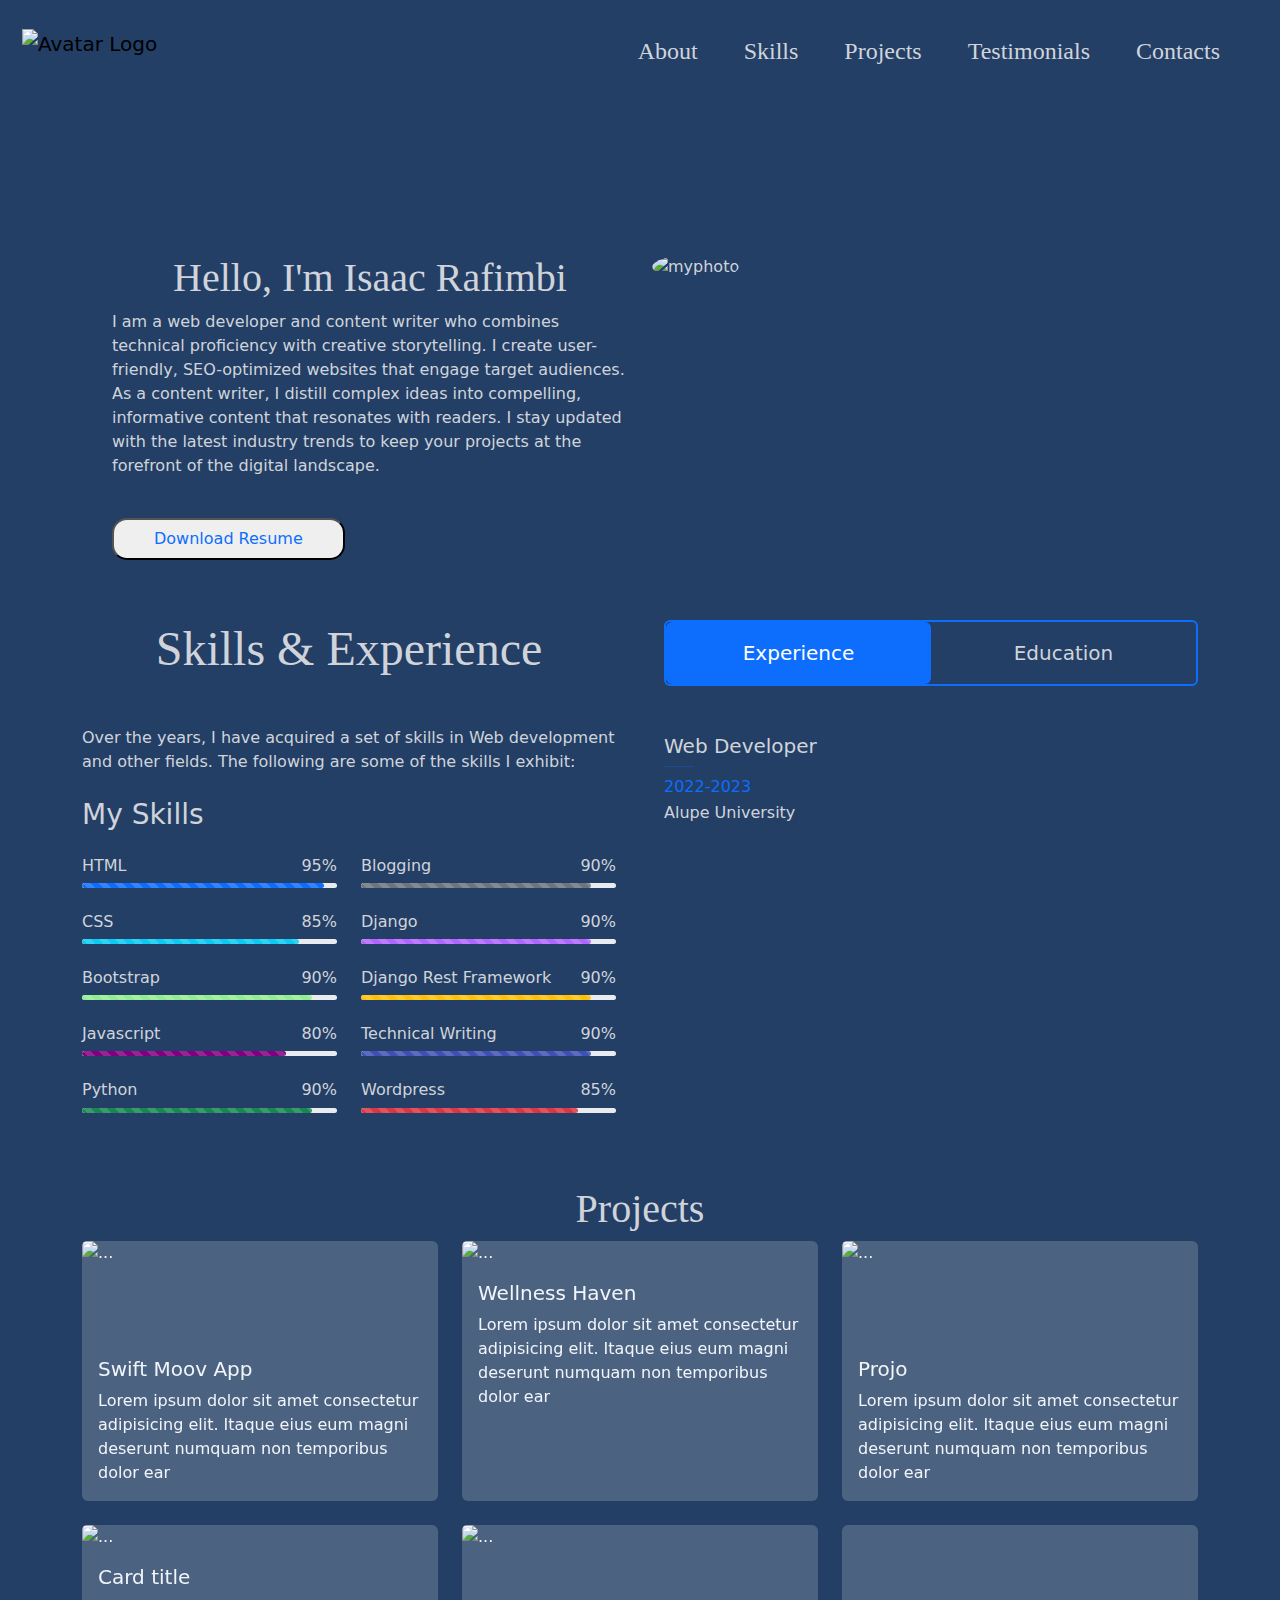
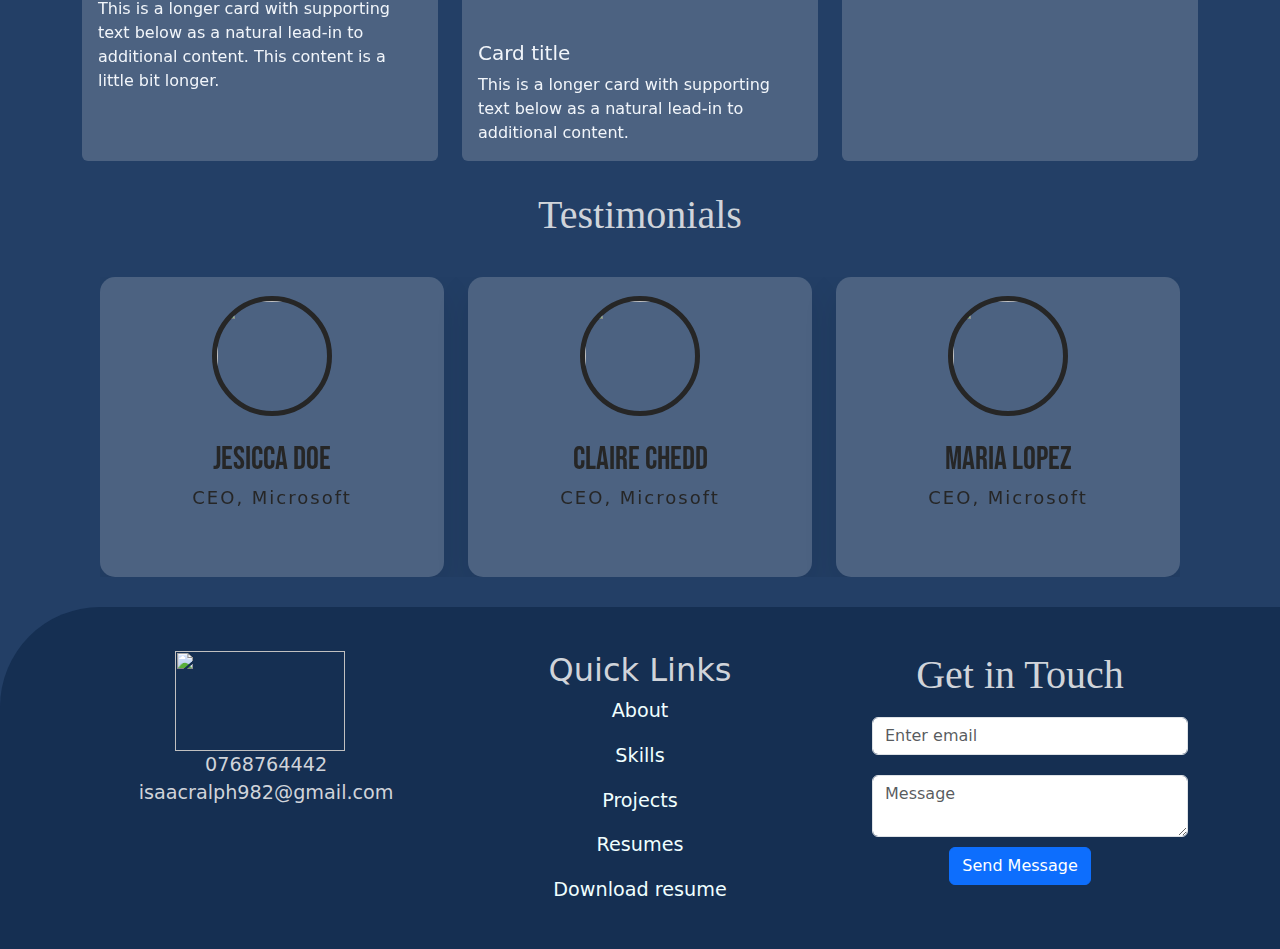
==== commit d23f9d7f: "new file" ====
--- a/index.html
+++ b/index.html
@@ -72,7 +72,7 @@
                 I am a web developer and content writer who combines technical proficiency with creative storytelling. I create user-friendly, SEO-optimized websites that engage target audiences. As a content writer, I distill complex ideas into compelling, informative content that resonates with readers.
                   I stay updated with the latest industry trends to keep your projects at the forefront of the digital landscape.</p> <br>
                   
-                <button class="download">Download Resume</button>
+                <button class="download"><a href="{%static 'images/resume.pdf'%}" class="download">Download Resume</a></button>
 
              </div>
              <div id="photo" class="col-sm-6">
@@ -83,84 +83,160 @@
         </div>
         
        </div>
-       <div class="container-fluid" id="skills">
-         <div class="container" id="section2">
-             <h1>Skills </h1>
-             <div class="row" id="frontend">
-                 <div class="col-sm-6">
-                     <h4>Front End Web Development</h4>
-                 </div>
-                 <div class="col-sm-6">
-                     <div class="icons">
-                         <div class="icon-container">
-                             <i class="fa-brands fa-html5 icon" style="color: #d35017;"></i>
-                             <p>Html</p>
-                         </div>
-                         <div class="icon-container">
-                             <i class="fa-brands fa-bootstrap icon" style="color: #6c1d91;"></i>
-                             <p>Bootstrap</p>
-                         </div>
-                         <div class="icon-container">
-                             <i class="fa-brands fa-css3-alt icon" style="color: #2352a4;"></i>
-                             <p>Css</p>
-                         </div>
-                         
-                         <div class="icon-container">
-                             <i class="fa-brands fa-js icon" style="color: #f2740d;"></i>
-                             <p>JavaScript</p>
-                         </div>
-                     </div>
-                     
-                 </div>
- 
- 
- 
-             </div>
-             <div class="row" id="backend">
-                 <div class="col-sm-6">
-                     <h4>Back-End Web Development</h4>
-                 </div>
-                 <div class="col-sm-6">
-                     <div class="icons">
-                         <div class="icon-container">
-                             <i class="fa-brands fa-python icon" style="color: #1d4b9a;"></i>
-                             <p>Python</p>
-                         </div>
-                         <div class="icon-container">
-                            <img src="django.png" class="icon" alt="">
-                             <p>Django</p>
-                         </div>
-                         <div class="icon-container">
-                             <img src="sql.png" class="icon" alt="">
-                             <p>SQL</p>
-                         </div>                       
-                       
-                     </div>
-                 </div>
- 
-             </div>
-             <div class="row">
-                 <div class="col-sm-6">
-                     <h4>Wordpress</h4>
-                 </div>
-                 <div class="col-sm-6">
-                     <div class="icons">
-                         <div class="icon-container">
-                             <i class="fa-brands fa-wordpress icon" style="color: #1d76b9;"></i>
-                             <p>Worpress</p>
-                         </div>
-                     </div>
-                 </div>
- 
-             </div>
-             <h4>Technical Writing</h4>
-             </div>
-            </div>
-          </div>
-         
+  <!-- Expertise Start -->
+  <div class="container-xxl py-6 pb-5" id="skill">
+    <div class="container">
+        <div class="row g-5">
+            <div class="col-lg-6 wow fadeInUp" data-wow-delay="0.1s">
+                <h1 class="display-5 mb-5">Skills & Experience</h1>
+                <p class="mb-4">Over the years, I have acquired a set of skills in Web development and other fields. The following are some of the skills I exhibit:</p>
+                <h3 class="mb-4">My Skills</h3>
+                <div class="row align-items-center">
+                    <div class="col-md-6">
+                        <div class="skill mb-4">
+                            <div class="d-flex justify-content-between">
+                                <h6 class="font-weight-bold">HTML</h6>
+                                <h6 class="font-weight-bold">95%</h6>
+                            </div>
+                            <div class="progress" role="progressbar" aria-label="Default striped example" aria-valuenow="10" aria-valuemin="0" aria-valuemax="100">
+                                <div class="progress-bar progress-bar-striped" style="width: 95%"></div>
+                              </div>
+                        </div>
+                        <div class="skill mb-4">
+                            <div class="d-flex justify-content-between">
+                                <h6 class="font-weight-bold">CSS</h6>
+                                <h6 class="font-weight-bold">85%</h6>
+                            </div>
+                            <div class="progress" role="progressbar" aria-label="Info striped example" aria-valuenow="50" aria-valuemin="0" aria-valuemax="100">
+                                <div class="progress-bar progress-bar-striped bg-info" style="width: 85%"></div>
+                              </div>
+                        </div>
+                        <div class="skill mb-4">
+                            <div class="d-flex justify-content-between">
+                                <h6 class="font-weight-bold">Bootstrap</h6>
+                                <h6 class="font-weight-bold">90%</h6>
+                            </div>
+                            <div class="progress" role="progressbar" aria-label="Warning striped example" aria-valuenow="75" aria-valuemin="0" aria-valuemax="100">
+                                <div class="progress-bar progress-bar-striped " style="width: 90%; background-color:  rgb(144, 238, 144);"></div>
+                              </div>
+                        </div>
+                        <div class="skill mb-4">
+                            <div class="d-flex justify-content-between">
+                                <h6 class="font-weight-bold">Javascript</h6>
+                                <h6 class="font-weight-bold">80%</h6>
+                            </div>
+                            <div class="progress" role="progressbar" aria-label="Warning striped example" aria-valuenow="75" aria-valuemin="0" aria-valuemax="100">
+                                <div class="progress-bar progress-bar-striped " style="width: 80%; background-color: purple;"></div>
+                              </div>
+                        </div>
+                        <div class="skill mb-4">
+                            <div class="d-flex justify-content-between">
+                                <h6 class="font-weight-bold">Python</h6>
+                                <h6 class="font-weight-bold">90%</h6>
+                            </div>
+                            <div class="progress" role="progressbar" aria-label="Success striped example" aria-valuenow="25" aria-valuemin="0" aria-valuemax="100">
+                                <div class="progress-bar progress-bar-striped bg-success" style="width: 90%"></div>
+                              </div>
+                        </div>
+                    </div>
+                    <div class="col-md-6">
+                        <div class="skill mb-4">
+                            <div class="d-flex justify-content-between">
+                                <h6 class="font-weight-bold">Blogging</h6>
+                                <h6 class="font-weight-bold">90%</h6>
+                            </div>
+                            <div class="progress" role="progressbar" aria-label="Warning striped example" aria-valuenow="75" aria-valuemin="0" aria-valuemax="100">
+                                <div class="progress-bar progress-bar-striped bg-secondary" style="width: 90%"></div>
+                              </div>
+                        </div>
+                        <div class="skill mb-4">
+                            <div class="d-flex justify-content-between">
+                                <h6 class="font-weight-bold">Django</h6>
+                                <h6 class="font-weight-bold">90%</h6>
+                            </div>
+                            <div class="progress" role="progressbar" aria-label="Warning striped example" aria-valuenow="50" aria-valuemin="0" aria-valuemax="100">
+                                <div class="progress-bar progress-bar-striped " style="width: 90%; background-color: hsl(270, 100%, 70%)"></div>
+                              </div>
+                        </div>
+                        <div class="skill mb-4">
+                            <div class="d-flex justify-content-between">
+                                <h6 class="font-weight-bold">Django Rest Framework</h6>
+                                <h6 class="font-weight-bold">90%</h6>
+                            </div>
+                            <div class="progress" role="progressbar" aria-label="Warning striped example" aria-valuenow="75" aria-valuemin="0" aria-valuemax="100">
+                                <div class="progress-bar progress-bar-striped bg-warning" style="width: 90%"></div>
+                              </div>
+                        </div>
+                        
+                        <div class="skill mb-4">
+                            <div class="d-flex justify-content-between">
+                                <h6 class="font-weight-bold">Technical Writing</h6>
+                                <h6 class="font-weight-bold">90%</h6>
+                            </div>
+                            <div class="progress" role="progressbar" aria-label="Warning striped example" aria-valuenow="75" aria-valuemin="0" aria-valuemax="100">
+                                <div class="progress-bar progress-bar-striped " style="width: 90%; background-color:#3F51B5;"></div>
+                              </div>
+                        </div>
+                        <div class="skill mb-4">
+                            <div class="d-flex justify-content-between">
+                                <h6 class="font-weight-bold">Wordpress</h6>
+                                <h6 class="font-weight-bold">85%</h6>
+                            </div>
+                            <div class="progress" role="progressbar" aria-label="Danger striped example" aria-valuenow="100" aria-valuemin="0" aria-valuemax="100">
+                                <div class="progress-bar progress-bar-striped bg-danger" style="width: 85%"></div>
+                              </div>
+                        </div>
+                    </div>
+                </div>
+            </div>
+            <div class="col-lg-6 wow fadeInUp" data-wow-delay="0.5s">
+                <ul class="nav nav-pills rounded border border-2 border-primary mb-5">
+                    <li class="nav-item w-50">
+                        <button class="nav-link w-100 py-3 fs-5 active" data-bs-toggle="pill" href="#tab-1">Experience</button>
+                    </li>
+                    <li class="nav-item w-50">
+                        <button class="nav-link w-100 py-3 fs-5" data-bs-toggle="pill" href="#tab-2">Education</button>
+                    </li>
+                </ul>
+                <div class="tab-content">
+                    <div id="tab-1" class="tab-pane fade show p-0 active">
+                        <div class="row gy-5 gx-4">
+                            <div class="col-sm-6">
+                                <h5>Web Developer</h5>
+                                <hr class="text-primary my-2">
+                                <p class="text-primary mb-1">2022-2023</p>
+                                <h6 class="mb-0">Alupe University</h6>
+                            </div>
+                            
+                            
+                        </div>
+                    </div>
+                    <div id="tab-2" class="tab-pane fade show p-0">
+                        <div class="row gy-5 gx-4">
+                            <div class="col-sm-6">
+                                <h5>Computer Science</h5>
+                                <hr class="text-primary my-2">
+                                <p class="text-primary mb-1">2019 - 2023</p>
+                                <h6 class="mb-0">Kibabii University</h6>
+                            </div>
+                            <div class="col-sm-6">
+                                <h5>Full Stack Web development and AI with Python (Django)</h5>
+                                <hr class="text-primary my-2">
+                                <p class="text-primary mb-1">2022 - 2023</p>
+                                <h6 class="mb-0">Udemy</h6>
+                            </div>
+                            
+                        </div>
+                    </div>
+                </div>
+            </div>
+        </div>
+    </div>
+</div>
+<!-- Expertise End -->
            
        <div class="container-fluid" id="projects">
-           <div class="container">
+           <div class="container my-footer">
             <h1>Projects</h1>
                 <div class="row row-cols-1 row-cols-md-3 g-4">
             <div class="col">
@@ -496,6 +572,4 @@
    </footer>
    
 </body>
-</html>
-
-
+</html>--- a/mystyle.css
+++ b/mystyle.css
@@ -35,6 +35,7 @@
     transition: 0.7s ease;
 }
 #mboto{
+    align-items: end;
     border-radius: 50% 50%;
 }
 #attribute{
@@ -346,4 +347,161 @@
     text-decoration: none;
     text-align: center;
 }
-
+/*** Skills ***/
+#skill .progress {
+    height: 5px;
+    border-radius: 5px;
+}
+
+#skill .progress .progress-bar {
+    width: 0px;
+    border-radius: 5px;
+    transition: 3s;
+}
+
+#skill .nav-pills .nav-link {
+    color: var(--dark);
+}
+
+#skill .nav-pills .nav-link.active {
+    color: #FFFFFF;
+}
+
+#skill .tab-content hr {
+    width: 30px;
+}
+
+
+
+.progress .progress-bar {
+    width: 0px;
+    border-radius: 5px;
+    transition: 3s;
+}
+
+/*** Testimonial ***/
+.testimonial-left,
+.testimonial-right {
+    position: relative;
+}
+
+.testimonial-left img,
+.testimonial-right img {
+    position: absolute;
+    padding: 5px;
+    border: 1px solid var(--secondary);
+    border-radius: 70px;
+}
+
+.testimonial-left img:nth-child(1),
+.testimonial-right img:nth-child(3) {
+    width: 70px;
+    height: 70px;
+    top: 10%;
+    left: 50%;
+    transform: translateX(-50%);
+}
+
+.testimonial-left img:nth-child(2),
+.testimonial-right img:nth-child(2) {
+    width: 60px;
+    height: 60px;
+    top: 50%;
+    left: 10%;
+    transform: translateY(-50%);
+}
+
+.testimonial-left img:nth-child(3),
+.testimonial-right img:nth-child(1) {
+    width: 50px;
+    height: 50px;
+    bottom: 10%;
+    right: 10%;
+}
+
+.testimonial-carousel .owl-item img {
+    width: 120px;
+    height: 120px;
+}
+
+.testimonial-carousel .testimonial-icon {
+    position: absolute;
+    width: 40px;
+    height: 40px;
+    left: 50%;
+    bottom: -15px;
+    transform: translateX(-50%);
+    display: flex;
+    align-items: center;
+    justify-content: center;
+    background: #FFFFFF;
+    border: 1px solid var(--secondary);
+    border-radius: 60px;
+}
+
+.testimonial-carousel .owl-dots {
+    height: 40px;
+    margin-top: 25px;
+    display: flex;
+    align-items: center;
+    justify-content: center;
+}
+
+.testimonial-carousel .owl-dot {
+    position: relative;
+    display: inline-block;
+    margin: 0 5px;
+    width: 30px;
+    height: 30px;
+    background: #FFFFFF;
+    border: 2px solid var(--secondary);
+    border-radius: 30px;
+    transition: .5s;
+}
+
+.testimonial-carousel .owl-dot::after {
+    position: absolute;
+    content: "";
+    width: 16px;
+    height: 16px;
+    top: 5px;
+    left: 5px;
+    border-radius: 16px;
+    background: var(--secondary);
+    transition: .5s;
+}
+
+.testimonial-carousel .owl-dot.active::after {
+    background: var(--primary);
+}
+/*** Skills ***/
+#skill .progress {
+    height: 5px;
+    border-radius: 5px;
+}
+
+#skill .progress .progress-bar {
+    width: 0px;
+    border-radius: 5px;
+    transition: 3s;
+}
+
+#skill .nav-pills .nav-link {
+    color: var(--dark);
+}
+
+#skill .nav-pills .nav-link.active {
+    color: #FFFFFF;
+}
+
+#skill .tab-content hr {
+    width: 30px;
+}
+
+
+
+.progress .progress-bar {
+    width: 0px;
+    border-radius: 5px;
+    transition: 3s;
+}